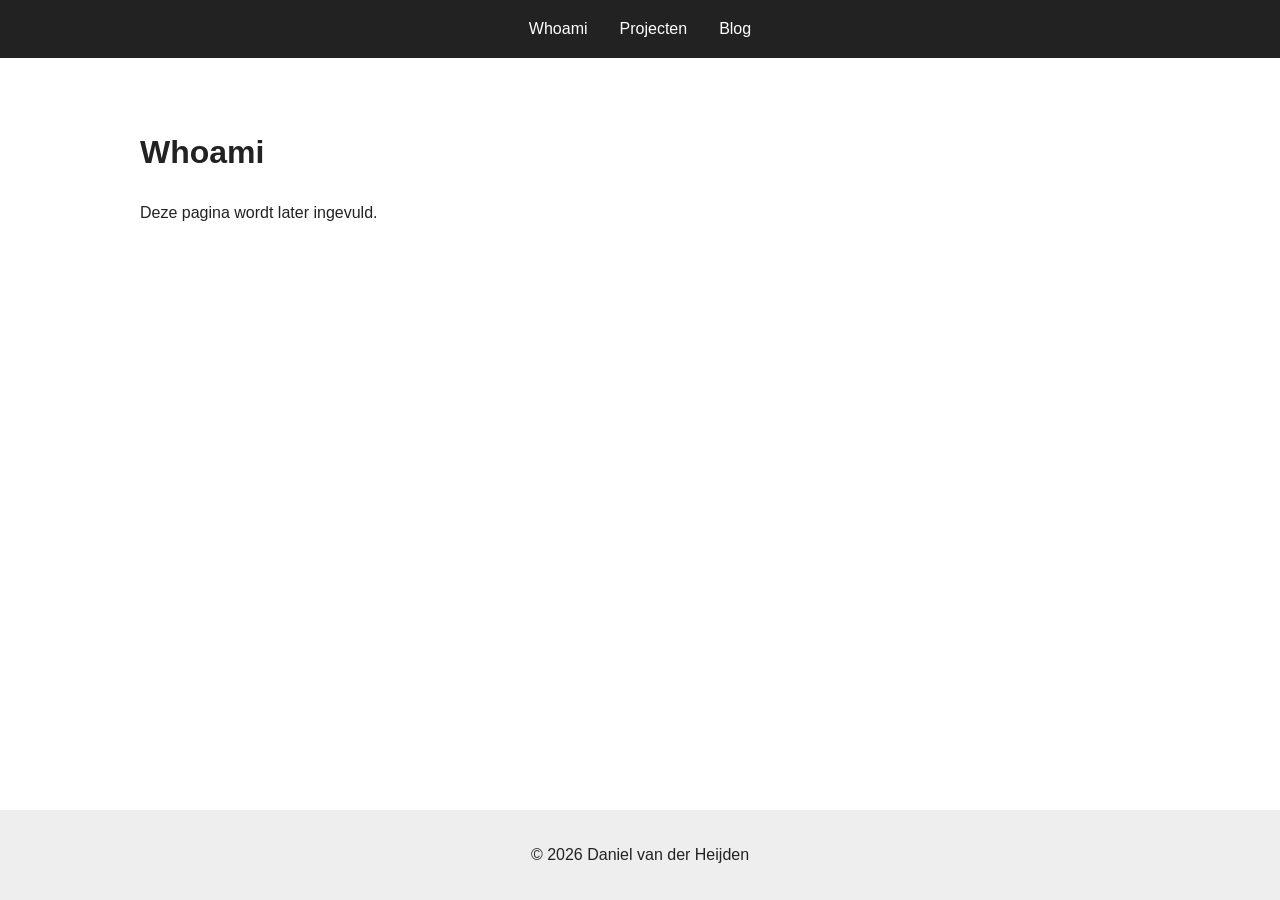
==== index.html @ 183369f2 "js toegevoegd" ====
<!DOCTYPE html>
<html lang="nl">
<head>
  <meta charset="UTF-8">
  <meta name="viewport" content="width=device-width, initial-scale=1.0">

  <title>Whoami | Daniel</title>

  <link rel="stylesheet" href="css/style.css">
  <script src="js/global.js" defer></script>
</head>

<body>
  <div id="header"></div>

  <main>
    <h1>Whoami</h1>
    <p>Deze pagina wordt later ingevuld.</p>
  </main>

  <div id="footer"></div>
</body>
</html>
---- css/style.css ----
* {
  box-sizing: border-box;
}

html,
body {
  min-height: 100%;
}

body {
  min-height: 100vh;
  margin: 0;

  display: flex;
  flex-direction: column;
}

main {
  flex: 1;
}

footer {
  width: 100%;
}

body {
  margin: 0;
  font-family: Arial, sans-serif;
  line-height: 1.6;
  color: #222;
}

header {
  background-color: #222;
  padding: 1rem;
}

nav {
  display: flex;
  justify-content: center;
  gap: 2rem;
}

nav a {
  color: white;
  text-decoration: none;
}

nav a:hover,
nav a:focus {
  text-decoration: underline;
}

main {
  width: min(90%, 1000px);
  min-height: 75vh;
  margin: 0 auto;
  padding: 3rem 0;
}

footer {
  padding: 1rem;
  text-align: center;
  background-color: #eee;
}

@media (max-width: 600px) {
  nav {
    flex-direction: column;
    align-items: center;
    gap: 0.5rem;
  }

  main {
    padding: 1.5rem 0;
  }
}
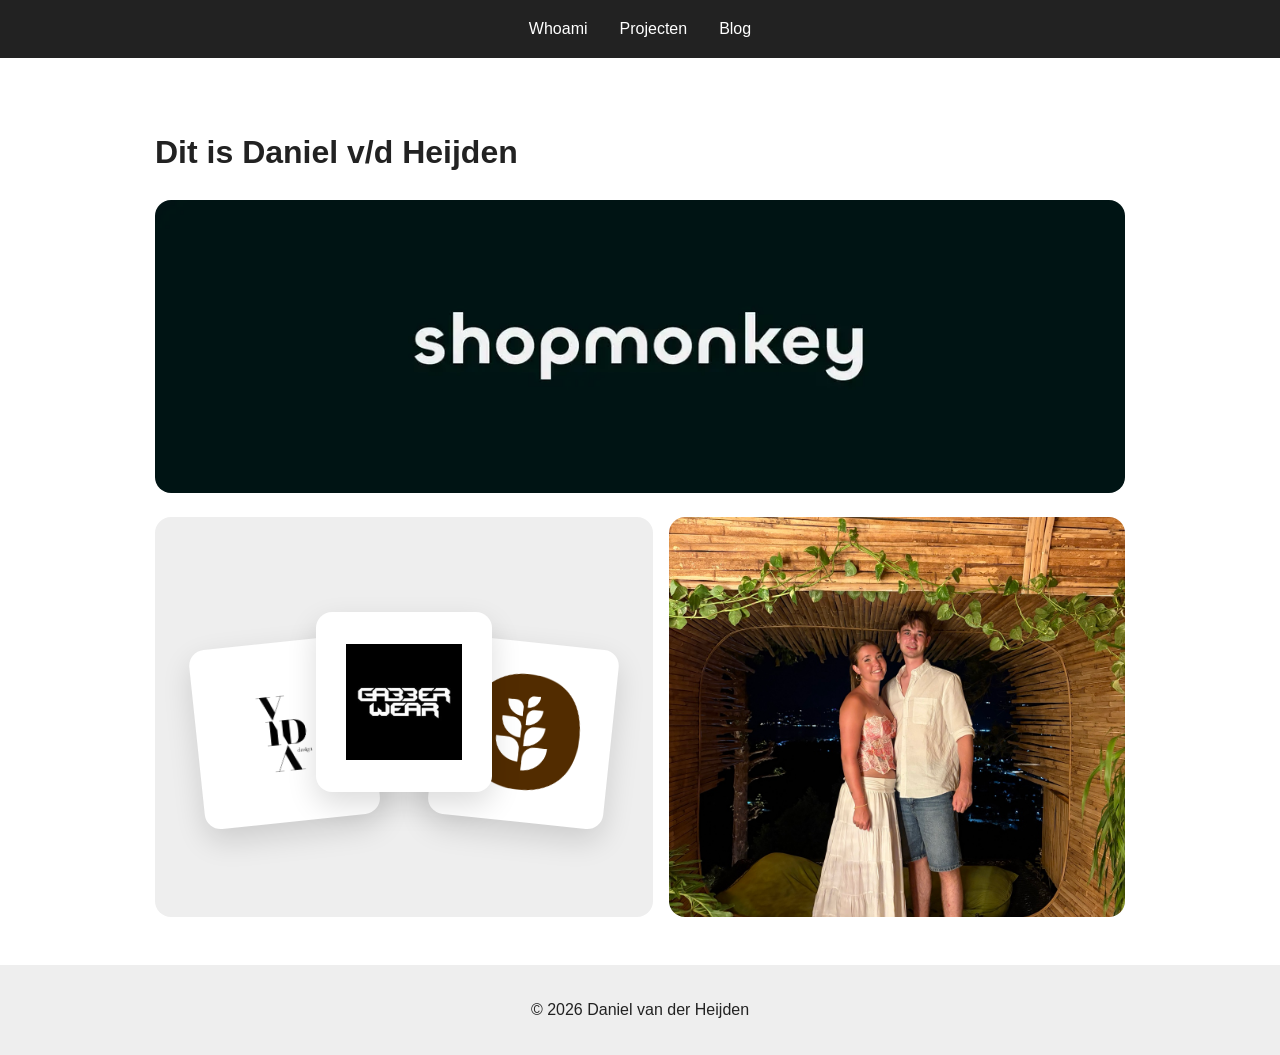
==== commit 9d74bdfa: "Add 404 error image, update index.html with new content structure, and enhance styles with responsiv" ====
--- a/index.html
+++ b/index.html
@@ -1,10 +1,11 @@
 <!DOCTYPE html>
 <html lang="nl">
+
 <head>
   <meta charset="UTF-8">
   <meta name="viewport" content="width=device-width, initial-scale=1.0">
 
-  <title>Whoami | Daniel</title>
+  <title>Whoami Daniel</title>
 
   <link rel="stylesheet" href="css/style.css">
   <script src="js/global.js" defer></script>
@@ -14,10 +15,37 @@
   <div id="header"></div>
 
   <main>
-    <h1>Whoami</h1>
-    <p>Deze pagina wordt later ingevuld.</p>
+    <div class="container">
+      <h1>Dit is Daniel v/d Heijden</h1>
+      <div class="foto-banner">
+        <img src="img/shopmonkey-banner.webp" alt="shopmonkey" class="main-banner">
+      </div>
+      
+      <div class="sub-banners">
+        
+        <div class="sub-banner">
+          
+          <div class="logo-card logo-card-1">
+            <img src="img/logo1.png" alt="Vida Design" class="sub-banner-image">
+          </div>
+
+          <div class="logo-card logo-card-2">
+            <img src="img/logo2.jpg" alt="Gabberwear" class="sub-banner-image">
+          </div>
+
+          <div class="logo-card logo-card-3">
+            <img src="img/logo3.png" alt="Webshop project" class="sub-banner-image">
+          </div>
+          
+        </div>
+        <div class="sub-banner sub-banner-2">
+          <img src="img/portret.jpeg" alt="over mij" class="sub-banner-image portret">
+        </div>
+      </div>
+    </div>
   </main>
 
   <div id="footer"></div>
 </body>
+
 </html>
--- a/css/style.css
+++ b/css/style.css
@@ -76,3 +76,111 @@
   }
 }
 
+.container{
+  margin-right: auto;
+  margin-left: auto;
+  padding-right: 15px;
+  padding-left: 15px;
+  max-width: 1200px;
+}
+
+.sub-banners {
+  display: flex;
+  justify-content: center;
+  gap: 1rem;
+  margin-top: 1rem;
+}
+
+.sub-banner {
+  display: flex;
+  justify-content: center;
+  align-items: center;
+  min-height: 330px;
+  padding: 60px 40px;
+  background-color: #eeeeee;
+  border-radius: 16px;
+  overflow: hidden;
+  width: 100%;
+  max-height: 400px;
+}
+
+.sub-banner-2{
+  padding: 0px;
+}
+
+.logo-card {
+  position: relative;
+  width: 280px;
+  height: 180px;
+  padding: 30px;
+  background-color: #ffffff;
+  border-radius: 16px;
+  box-shadow: 0 12px 30px rgba(0, 0, 0, 0.14);
+  transition:
+    transform 0.3s ease,
+    box-shadow 0.3s ease;
+}
+
+
+
+.logo-card + .logo-card {
+  margin-left: -55px;
+}
+
+.logo-card-1 {
+  z-index: 1;
+  transform: rotate(-6deg) translateY(15px);
+}
+
+.logo-card-2 {
+  z-index: 3;
+  transform: translateY(-15px);
+}
+
+.logo-card-3 {
+  z-index: 2;
+  transform: rotate(6deg) translateY(15px);
+}
+
+.sub-banner-image {
+  width: 100%;
+  height: 100%;
+  object-fit: contain;
+  display: block;
+}
+
+.logo-card:hover {
+  z-index: 10;
+  transform: translateY(-25px) rotate(0deg) scale(1.06);
+  box-shadow: 0 18px 40px rgba(0, 0, 0, 0.22);
+}
+
+/* Mobiel */
+@media (max-width: 700px) {
+  .sub-banner {
+    min-height: auto;
+    padding: 45px 20px;
+  }
+
+  .logo-card {
+    width: 180px;
+    height: 120px;
+    padding: 20px;
+  }
+
+  .logo-card + .logo-card {
+    margin-left: -85px;
+  }
+}
+
+.main-banner{
+  max-width: 100%;
+  border-radius: 16px;
+}
+
+.portret{
+  width: 100%;
+  height: 100%;
+  object-fit: cover;
+  display: block;
+}
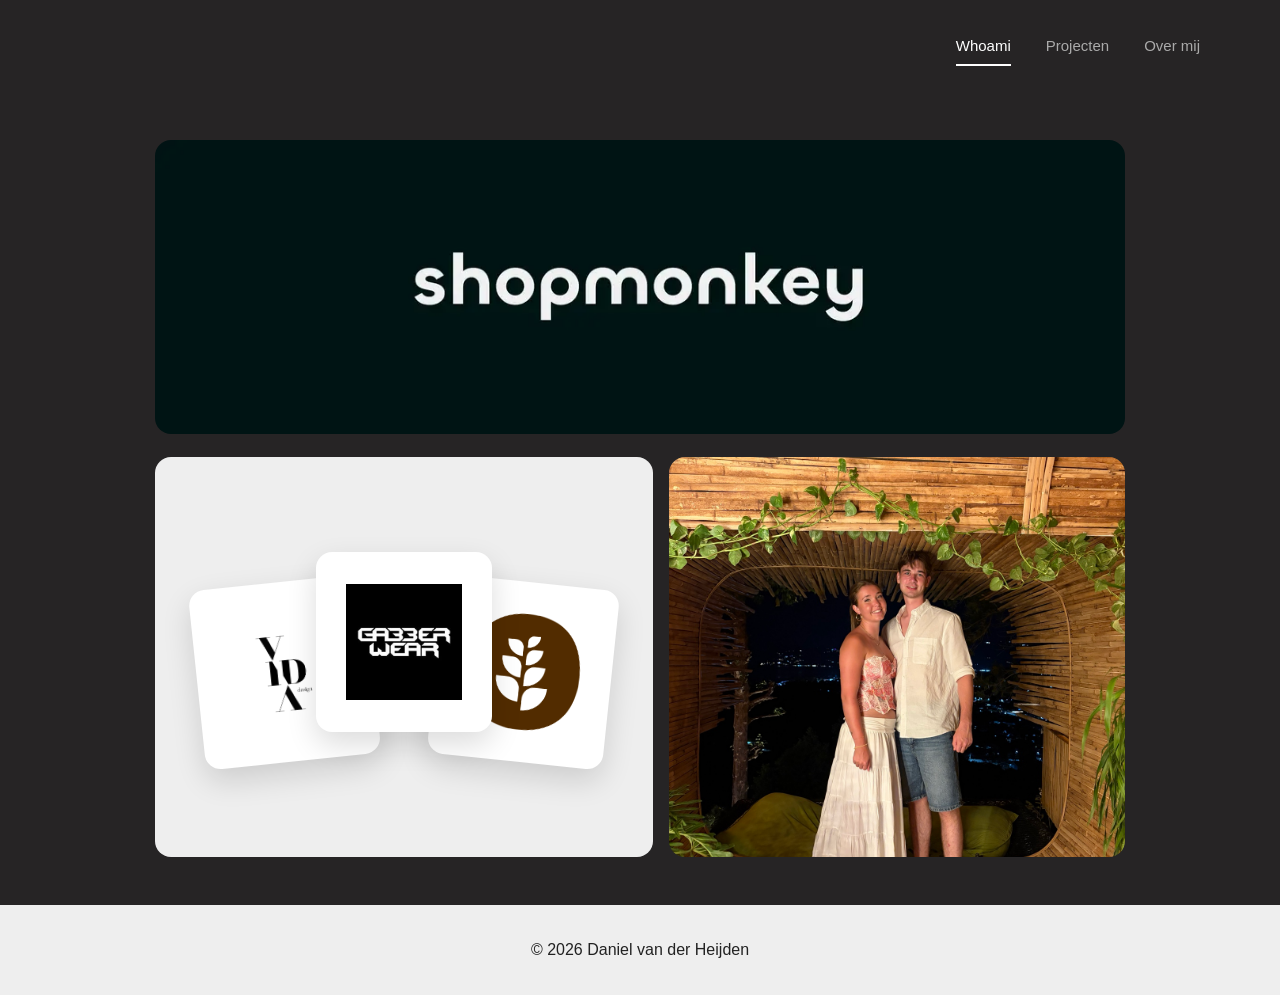
==== commit 049ee00d: "Refactor HTML titles for consistency, enhance header structure, and implement active navigation link" ====
--- a/index.html
+++ b/index.html
@@ -5,7 +5,7 @@
   <meta charset="UTF-8">
   <meta name="viewport" content="width=device-width, initial-scale=1.0">
 
-  <title>Whoami Daniel</title>
+  <title>Daniel</title>
 
   <link rel="stylesheet" href="css/style.css">
   <script src="js/global.js" defer></script>
@@ -16,7 +16,6 @@
 
   <main>
     <div class="container">
-      <h1>Dit is Daniel v/d Heijden</h1>
       <div class="foto-banner">
         <img src="img/shopmonkey-banner.webp" alt="shopmonkey" class="main-banner">
       </div>
--- a/css/style.css
+++ b/css/style.css
@@ -13,6 +13,7 @@
 
   display: flex;
   flex-direction: column;
+  background-color: #262425;
 }
 
 main {
@@ -66,13 +67,15 @@
 
 @media (max-width: 600px) {
   nav {
-    flex-direction: column;
     align-items: center;
     gap: 0.5rem;
   }
 
   main {
     padding: 1.5rem 0;
+  }
+  .sub-banners {
+    flex-direction: column;
   }
 }
 
@@ -158,8 +161,7 @@
 /* Mobiel */
 @media (max-width: 700px) {
   .sub-banner {
-    min-height: auto;
-    padding: 45px 20px;
+    max-height: 300px;
   }
 
   .logo-card {
@@ -183,4 +185,109 @@
   height: 100%;
   object-fit: cover;
   display: block;
+}
+
+.site-header {
+  position: sticky;
+  top: 0;
+  z-index: 1000;
+
+  width: 100%;
+
+  background: #262425;
+  backdrop-filter: blur(12px);
+}
+
+.header-inner {
+  display: flex;
+  align-items: center;
+  justify-content: end;
+  padding: 18px 40px;
+}
+
+/* Logo */
+.logo {
+  color: white;
+  text-decoration: none;
+
+  font-size: 24px;
+  font-weight: 700;
+  letter-spacing: -0.5px;
+}
+
+.logo span {
+  color: #999;
+}
+
+/* Navigatie */
+.main-nav {
+  display: flex;
+  align-items: center;
+  gap: 35px;
+}
+
+.main-nav a {
+  position: relative;
+
+  color: #aaa;
+  text-decoration: none;
+
+  font-size: 15px;
+  font-weight: 500;
+
+  transition:
+    color 0.25s ease,
+    transform 0.25s ease;
+}
+
+.main-nav a:hover {
+  color: white;
+}
+
+/* lijntje onder menu */
+.main-nav a::after {
+  content: "";
+
+  position: absolute;
+  left: 0;
+  bottom: -8px;
+
+  width: 0;
+  height: 2px;
+
+  background: white;
+
+  transition: width 0.25s ease;
+}
+
+.main-nav a:hover::after,
+.main-nav a.active::after {
+  width: 100%;
+}
+
+.main-nav a.active {
+  color: white;
+}
+
+/* mobiel */
+@media (max-width: 600px) {
+  .header-inner {
+    padding: 18px 20px;
+  }
+
+  .main-nav {
+    gap: 20px;
+  }
+
+  .main-nav a {
+    font-size: 14px;
+  }
+
+  .logo {
+    font-size: 20px;
+  }
+}
+
+.header-inner a:hover{
+  text-decoration: none;
 }
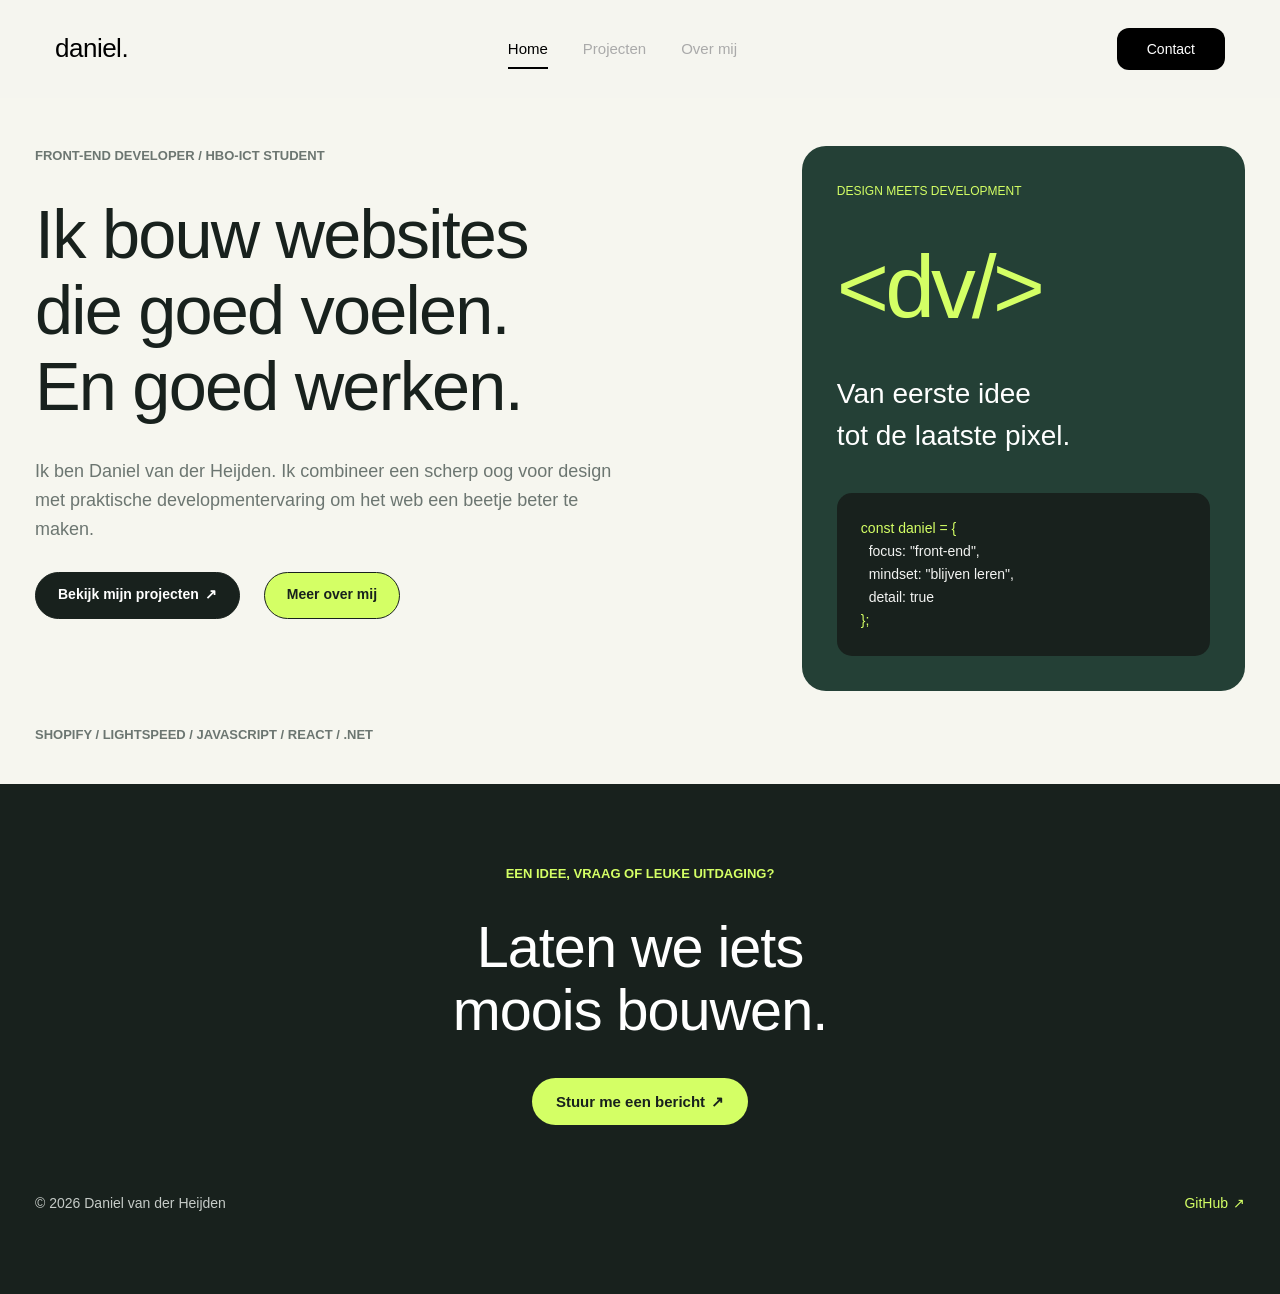
==== commit 5104812b: "Refactor footer and header structure, enhance styles for responsiveness, and update index.html with " ====
--- a/index.html
+++ b/index.html
@@ -1,50 +1,125 @@
-<!DOCTYPE html>
+<!doctype html>
 <html lang="nl">
+  <head>
+    <meta charset="UTF-8" />
+    <meta name="viewport" content="width=device-width, initial-scale=1.0" />
 
-<head>
-  <meta charset="UTF-8">
-  <meta name="viewport" content="width=device-width, initial-scale=1.0">
+    <title>Daniel</title>
 
-  <title>Daniel</title>
+    <link rel="stylesheet" href="css/style.css" />
+    <script src="js/global.js" defer></script>
+  </head>
 
-  <link rel="stylesheet" href="css/style.css">
-  <script src="js/global.js" defer></script>
-</head>
+  <body>
+    <div id="header"></div>
 
-<body>
-  <div id="header"></div>
+    <main>
+      
+        <section class="portfolio-hero">
+          </div>
+          <div class="portfolio-hero__inner">
+            <div class="portfolio-hero__content">
+              <p class="portfolio-hero__eyebrow">
+                Front-end developer / HBO-ICT student
+              </p>
 
-  <main>
-    <div class="container">
-      <div class="foto-banner">
-        <img src="img/shopmonkey-banner.webp" alt="shopmonkey" class="main-banner">
-      </div>
-      
-      <div class="sub-banners">
-        
-        <div class="sub-banner">
-          
-          <div class="logo-card logo-card-1">
-            <img src="img/logo1.png" alt="Vida Design" class="sub-banner-image">
+              <h1>
+                Ik bouw websites<br />
+                die goed voelen.<br />
+                En goed werken.
+              </h1>
+
+              <p class="portfolio-hero__intro">
+                Ik ben Daniel van der Heijden. Ik combineer een scherp oog voor
+                design met praktische developmentervaring om het web een beetje
+                beter te maken.
+              </p>
+
+              <div class="portfolio-hero__actions">
+                <a href="projecten.html" class="portfolio-hero__button">
+                  Bekijk mijn projecten <span aria-hidden="true">↗</span>
+                </a>
+
+                <a
+                  href="over-mij.html"
+                  class="portfolio-hero__button portfolio-hero__button--lime"
+                >
+                  Meer over mij
+                </a>
+              </div>
+            </div>
+
+            <aside class="developer-card" aria-label="Mijn aanpak">
+              <p class="developer-card__label">Design meets development</p>
+
+              <div class="developer-card__symbol" aria-hidden="true">
+                &lt;dv/&gt;
+              </div>
+
+              <p class="developer-card__heading">
+                Van eerste idee<br />
+                tot de laatste pixel.
+              </p>
+
+              <pre
+                class="developer-card__code"
+              ><code><span>const daniel = {</span>
+  focus: "front-end",
+  mindset: "blijven leren",
+  detail: true
+<span>};</span></code></pre>
+            </aside>
+
+            <p class="portfolio-hero__stack">
+              Shopify / Lightspeed / JavaScript / React / .NET
+            </p>
           </div>
+        </div>
+        </section>
 
-          <div class="logo-card logo-card-2">
-            <img src="img/logo2.jpg" alt="Gabberwear" class="sub-banner-image">
+        <!-- <div class="foto-banner">
+          <img
+            src="img/shopmonkey-banner.webp"
+            alt="shopmonkey"
+            class="main-banner"
+          />
+        </div>
+
+        <div class="sub-banners">
+          <div class="sub-banner">
+            <div class="logo-card logo-card-1">
+              <img
+                src="img/logo1.png"
+                alt="Vida Design"
+                class="sub-banner-image"
+              />
+            </div>
+            <div class="logo-card logo-card-2">
+              <img
+                src="img/logo2.jpg"
+                alt="Gabberwear"
+                class="sub-banner-image"
+              />
+            </div>
+            <div class="logo-card logo-card-3">
+              <img
+                src="img/logo3.png"
+                alt="Webshop project"
+                class="sub-banner-image"
+              />
+            </div>
           </div>
+          <div class="sub-banner sub-banner-2">
+            <img
+              src="img/portret.jpeg"
+              alt="over mij"
+              class="sub-banner-image portret"
+            />
+          </div>
+        </div>
+      </div>-->
+    </main>
 
-          <div class="logo-card logo-card-3">
-            <img src="img/logo3.png" alt="Webshop project" class="sub-banner-image">
-          </div>
-          
-        </div>
-        <div class="sub-banner sub-banner-2">
-          <img src="img/portret.jpeg" alt="over mij" class="sub-banner-image portret">
-        </div>
-      </div>
-    </div>
-  </main>
-
-  <div id="footer"></div>
-</body>
-
-</html>+    <div id="footer"></div>
+  </body>
+</html>
--- a/css/style.css
+++ b/css/style.css
@@ -13,7 +13,7 @@
 
   display: flex;
   flex-direction: column;
-  background-color: #262425;
+  background-color: #fff;
 }
 
 main {
@@ -33,7 +33,6 @@
 
 header {
   background-color: #222;
-  padding: 1rem;
 }
 
 nav {
@@ -53,10 +52,10 @@
 }
 
 main {
-  width: min(90%, 1000px);
+  width: 100%;
   min-height: 75vh;
   margin: 0 auto;
-  padding: 3rem 0;
+  
 }
 
 footer {
@@ -194,24 +193,24 @@
 
   width: 100%;
 
-  background: #262425;
+  background: #F5F5EF;
   backdrop-filter: blur(12px);
 }
 
 .header-inner {
   display: flex;
   align-items: center;
-  justify-content: end;
-  padding: 18px 40px;
+  justify-content: space-between;
+  padding: 28px 0px;
 }
 
 /* Logo */
 .logo {
-  color: white;
+  color: #000;
   text-decoration: none;
 
-  font-size: 24px;
-  font-weight: 700;
+  font-size: 26px;
+  font-weight: 500;
   letter-spacing: -0.5px;
 }
 
@@ -241,7 +240,7 @@
 }
 
 .main-nav a:hover {
-  color: white;
+  color: #000;
 }
 
 /* lijntje onder menu */
@@ -255,7 +254,7 @@
   width: 0;
   height: 2px;
 
-  background: white;
+  background: #000;
 
   transition: width 0.25s ease;
 }
@@ -266,7 +265,7 @@
 }
 
 .main-nav a.active {
-  color: white;
+  color: #000;
 }
 
 /* mobiel */
@@ -290,4 +289,603 @@
 
 .header-inner a:hover{
   text-decoration: none;
+}
+
+.contact-button{
+  background-color: #000;
+  border-radius: 12px;
+  color: #fff;
+  font-size: 14px;
+  font-weight: 500;
+  padding: 10px 30px;
+  text-decoration: none;
+}
+
+.portfolio-hero {
+  --hero-background: #f6f6ef;
+  --hero-text: #18211d;
+  --hero-muted: #6c7671;
+  --hero-green: #244036;
+  --hero-lime: #d4ff65;
+
+  background: var(--hero-background);
+  color: var(--hero-text);
+  padding: 48px 32px 38px;
+  font-family: Arial, Helvetica, sans-serif;
+}
+
+.portfolio-hero,
+.portfolio-hero * {
+  box-sizing: border-box;
+}
+
+.portfolio-hero__inner {
+  width: 100%;
+  max-width: 1210px;
+  margin: 0 auto;
+
+  display: grid;
+  grid-template-columns: minmax(0, 1.55fr) minmax(0, 1fr);
+  column-gap: 80px;
+  row-gap: 34px;
+  align-items: start;
+}
+
+.portfolio-hero__eyebrow,
+.portfolio-hero__stack {
+  margin: 0;
+  color: var(--hero-muted);
+  font-size: 13px;
+  font-weight: 600;
+  line-height: 1.6;
+  text-transform: uppercase;
+}
+
+.portfolio-hero__eyebrow {
+  margin-bottom: 30px;
+}
+
+.portfolio-hero h1 {
+  margin: 0;
+  font-size: clamp(40px, 5.35vw, 74px);
+  font-weight: 500;
+  line-height: 1.11;
+  letter-spacing: -1.8px;
+}
+
+.portfolio-hero__intro {
+  max-width: 580px;
+  margin: 32px 0 0;
+  color: var(--hero-muted);
+  font-size: 18px;
+  line-height: 1.6;
+}
+
+.portfolio-hero__actions {
+  display: flex;
+  flex-wrap: wrap;
+  gap: 16px 24px;
+  margin-top: 28px;
+}
+
+.portfolio-hero__button {
+  display: inline-flex;
+  align-items: center;
+  justify-content: center;
+  gap: 6px;
+
+  min-height: 47px;
+  padding: 12px 22px;
+  border: 1px solid var(--hero-text);
+  border-radius: 999px;
+
+  background: var(--hero-text);
+  color: #fff;
+  font-size: 14px;
+  font-weight: 600;
+  line-height: 1.4;
+  text-align: center;
+  text-decoration: none;
+
+  transition: transform 180ms ease, box-shadow 180ms ease;
+}
+
+.portfolio-hero__button--lime {
+  background: var(--hero-lime);
+  color: var(--hero-text);
+}
+
+.portfolio-hero__button:hover {
+  transform: translateY(-3px);
+  box-shadow: 0 6px 16px rgb(24 33 29 / 12%);
+}
+
+.portfolio-hero__button:focus-visible {
+  outline: 3px solid var(--hero-green);
+  outline-offset: 4px;
+}
+
+/* Rechter blok */
+.developer-card {
+  min-width: 0;
+  padding: 36px 35px 35px;
+  border-radius: 24px;
+  background: var(--hero-green);
+  color: #fff;
+}
+
+.developer-card__label {
+  margin: 0;
+  color: var(--hero-lime);
+  font-size: 12px;
+  font-weight: 500;
+  line-height: 1.5;
+  text-transform: uppercase;
+}
+
+.developer-card__symbol {
+  margin: 38px 0 36px;
+  color: var(--hero-lime);
+  font-size: clamp(64px, 7vw, 96px);
+  font-weight: 500;
+  line-height: 1.1;
+  letter-spacing: -4px;
+}
+
+.developer-card__heading {
+  margin: 0 0 36px;
+  font-size: 28px;
+  font-weight: 500;
+  line-height: 1.5;
+}
+
+.developer-card__code {
+  margin: 0;
+  padding: 24px;
+  overflow-x: auto;
+  border-radius: 15px;
+  background: var(--hero-text);
+  color: #f2f3f1;
+  font-family: inherit;
+  font-size: 14px;
+  line-height: 1.65;
+}
+
+.developer-card__code code {
+  font-family: inherit;
+}
+
+.developer-card__code span {
+  color: var(--hero-lime);
+}
+
+.portfolio-hero__stack {
+  grid-column: 1 / -1;
+}
+
+/* Tablet */
+@media (max-width: 1050px) {
+  .portfolio-hero__inner {
+    column-gap: 36px;
+  }
+
+  .portfolio-hero h1 {
+    font-size: clamp(36px, 5.2vw, 56px);
+  }
+
+  .developer-card {
+    padding: 28px;
+  }
+
+  .developer-card__heading {
+    font-size: 24px;
+  }
+}
+
+/* Mobiel */
+@media (max-width: 760px) {
+  .portfolio-hero {
+    padding: 36px 20px;
+  }
+
+  .portfolio-hero__inner {
+    grid-template-columns: minmax(0, 1fr);
+    gap: 36px;
+  }
+
+  .portfolio-hero__eyebrow {
+    margin-bottom: 24px;
+    font-size: 11px;
+  }
+
+  .portfolio-hero h1 {
+    font-size: clamp(32px, 7.8vw, 56px);
+    letter-spacing: -1px;
+    line-height: 1.15;
+  }
+
+  .portfolio-hero__intro {
+    margin-top: 24px;
+    font-size: 16px;
+  }
+
+  .portfolio-hero__actions {
+    gap: 12px;
+  }
+
+  .portfolio-hero__button {
+    padding: 12px 18px;
+  }
+
+  .developer-card__symbol {
+    font-size: 80px;
+  }
+
+  .portfolio-hero__stack {
+    font-size: 11px;
+  }
+}
+
+@media (prefers-reduced-motion: reduce) {
+  .portfolio-hero__button {
+    transition: none;
+  }
+}
+
+.portfolio-hero {
+  --hero-background: #f6f6ef;
+  --hero-text: #18211d;
+  --hero-muted: #6c7671;
+  --hero-green: #244036;
+  --hero-lime: #d4ff65;
+
+  background: var(--hero-background);
+  color: var(--hero-text);
+  padding: 48px 32px 38px;
+  font-family: Arial, Helvetica, sans-serif;
+}
+
+.portfolio-hero,
+.portfolio-hero * {
+  box-sizing: border-box;
+}
+
+.portfolio-hero__inner {
+  width: 100%;
+  max-width: 1210px;
+  margin: 0 auto;
+
+  display: grid;
+  grid-template-columns: minmax(0, 1.55fr) minmax(0, 1fr);
+  column-gap: 80px;
+  row-gap: 34px;
+  align-items: start;
+}
+
+.portfolio-hero__eyebrow,
+.portfolio-hero__stack {
+  margin: 0;
+  color: var(--hero-muted);
+  font-size: 13px;
+  font-weight: 600;
+  line-height: 1.6;
+  text-transform: uppercase;
+}
+
+.portfolio-hero__eyebrow {
+  margin-bottom: 30px;
+}
+
+.portfolio-hero h1 {
+  margin: 0;
+  font-size: clamp(40px, 5.35vw, 74px);
+  font-weight: 500;
+  line-height: 1.11;
+  letter-spacing: -1.8px;
+}
+
+.portfolio-hero__intro {
+  max-width: 580px;
+  margin: 32px 0 0;
+  color: var(--hero-muted);
+  font-size: 18px;
+  line-height: 1.6;
+}
+
+.portfolio-hero__actions {
+  display: flex;
+  flex-wrap: wrap;
+  gap: 16px 24px;
+  margin-top: 28px;
+}
+
+.portfolio-hero__button {
+  display: inline-flex;
+  align-items: center;
+  justify-content: center;
+  gap: 6px;
+
+  min-height: 47px;
+  padding: 12px 22px;
+  border: 1px solid var(--hero-text);
+  border-radius: 999px;
+
+  background: var(--hero-text);
+  color: #fff;
+  font-size: 14px;
+  font-weight: 600;
+  line-height: 1.4;
+  text-align: center;
+  text-decoration: none;
+
+  transition: transform 180ms ease, box-shadow 180ms ease;
+}
+
+.portfolio-hero__button--lime {
+  background: var(--hero-lime);
+  color: var(--hero-text);
+}
+
+.portfolio-hero__button:hover {
+  transform: translateY(-3px);
+  box-shadow: 0 6px 16px rgb(24 33 29 / 12%);
+}
+
+.portfolio-hero__button:focus-visible {
+  outline: 3px solid var(--hero-green);
+  outline-offset: 4px;
+}
+
+/* Rechter blok */
+.developer-card {
+  min-width: 0;
+  padding: 36px 35px 35px;
+  border-radius: 24px;
+  background: var(--hero-green);
+  color: #fff;
+}
+
+.developer-card__label {
+  margin: 0;
+  color: var(--hero-lime);
+  font-size: 12px;
+  font-weight: 500;
+  line-height: 1.5;
+  text-transform: uppercase;
+}
+
+.developer-card__symbol {
+  margin: 38px 0 36px;
+  color: var(--hero-lime);
+  font-size: clamp(64px, 7vw, 96px);
+  font-weight: 500;
+  line-height: 1.1;
+  letter-spacing: -4px;
+}
+
+.developer-card__heading {
+  margin: 0 0 36px;
+  font-size: 28px;
+  font-weight: 500;
+  line-height: 1.5;
+}
+
+.developer-card__code {
+  margin: 0;
+  padding: 24px;
+  overflow-x: auto;
+  border-radius: 15px;
+  background: var(--hero-text);
+  color: #f2f3f1;
+  font-family: inherit;
+  font-size: 14px;
+  line-height: 1.65;
+}
+
+.developer-card__code code {
+  font-family: inherit;
+}
+
+.developer-card__code span {
+  color: var(--hero-lime);
+}
+
+.portfolio-hero__stack {
+  grid-column: 1 / -1;
+}
+
+/* Tablet */
+@media (max-width: 1050px) {
+  .portfolio-hero__inner {
+    column-gap: 36px;
+  }
+
+  .portfolio-hero h1 {
+    font-size: clamp(36px, 5.2vw, 56px);
+  }
+
+  .developer-card {
+    padding: 28px;
+  }
+
+  .developer-card__heading {
+    font-size: 24px;
+  }
+}
+
+/* Mobiel */
+@media (max-width: 760px) {
+  .portfolio-hero {
+    padding: 36px 20px;
+  }
+
+  .portfolio-hero__inner {
+    grid-template-columns: minmax(0, 1fr);
+    gap: 36px;
+  }
+
+  .portfolio-hero__eyebrow {
+    margin-bottom: 24px;
+    font-size: 11px;
+  }
+
+  .portfolio-hero h1 {
+    font-size: clamp(32px, 7.8vw, 56px);
+    letter-spacing: -1px;
+    line-height: 1.15;
+  }
+
+  .portfolio-hero__intro {
+    margin-top: 24px;
+    font-size: 16px;
+  }
+
+  .portfolio-hero__actions {
+    gap: 12px;
+  }
+
+  .portfolio-hero__button {
+    padding: 12px 18px;
+  }
+
+  .developer-card__symbol {
+    font-size: 80px;
+  }
+
+  .portfolio-hero__stack {
+    font-size: 11px;
+  }
+}
+
+@media (prefers-reduced-motion: reduce) {
+  .portfolio-hero__button {
+    transition: none;
+  }
+}
+
+.portfolio-footer {
+  background: #18211d;
+  color: #fff;
+  padding: 80px 32px;
+  font-family: Arial, Helvetica, sans-serif;
+}
+
+.portfolio-footer,
+.portfolio-footer * {
+  box-sizing: border-box;
+}
+
+.portfolio-footer__inner {
+  width: 100%;
+  max-width: 1210px;
+  margin: 0 auto;
+}
+
+.portfolio-footer__eyebrow {
+  margin: 0 0 32px;
+  color: #d4ff65;
+  font-size: 13px;
+  font-weight: 600;
+  line-height: 1.5;
+  text-transform: uppercase;
+}
+
+.portfolio-footer h2 {
+  margin: 0;
+  font-size: clamp(40px, 4.5vw, 64px);
+  font-weight: 500;
+  line-height: 1.1;
+  letter-spacing: -1px;
+}
+
+.portfolio-footer__button {
+  display: inline-flex;
+  align-items: center;
+  justify-content: center;
+  gap: 6px;
+
+  margin-top: 36px;
+  padding: 13px 24px;
+  min-height: 46px;
+  border-radius: 999px;
+
+  background: #d4ff65;
+  color: #18211d;
+  font-size: 15px;
+  font-weight: 600;
+  line-height: 1.4;
+  text-decoration: none;
+
+  transition: background-color 180ms ease, transform 180ms ease;
+}
+
+.portfolio-footer__button:hover {
+  background: #e1ff94;
+  transform: translateY(-2px);
+}
+
+.portfolio-footer__bottom {
+  display: flex;
+  align-items: center;
+  justify-content: space-between;
+  gap: 24px;
+  margin-top: 68px;
+
+  font-size: 14px;
+  line-height: 1.5;
+}
+
+.portfolio-footer__bottom p {
+  margin: 0;
+  color: #c5cbc7;
+}
+
+.portfolio-footer__bottom a {
+  display: inline-flex;
+  align-items: center;
+  gap: 5px;
+  color: #d4ff65;
+  text-decoration: none;
+}
+
+.portfolio-footer__bottom a:hover {
+  text-decoration: underline;
+  text-underline-offset: 4px;
+}
+
+.portfolio-footer a:focus-visible {
+  outline: 2px solid #d4ff65;
+  outline-offset: 5px;
+}
+
+@media (max-width: 760px) {
+  .portfolio-footer {
+    padding: 48px 20px 32px;
+  }
+
+  .portfolio-footer__eyebrow {
+    margin-bottom: 24px;
+    font-size: 11px;
+  }
+
+  .portfolio-footer h2 {
+    font-size: clamp(36px, 8vw, 52px);
+  }
+
+  .portfolio-footer__button {
+    margin-top: 28px;
+  }
+
+  .portfolio-footer__bottom {
+    flex-wrap: wrap;
+    margin-top: 48px;
+    gap: 16px;
+    font-size: 12px;
+  }
+}
+
+@media (prefers-reduced-motion: reduce) {
+  .portfolio-footer__button {
+    transition: none;
+  }
 }
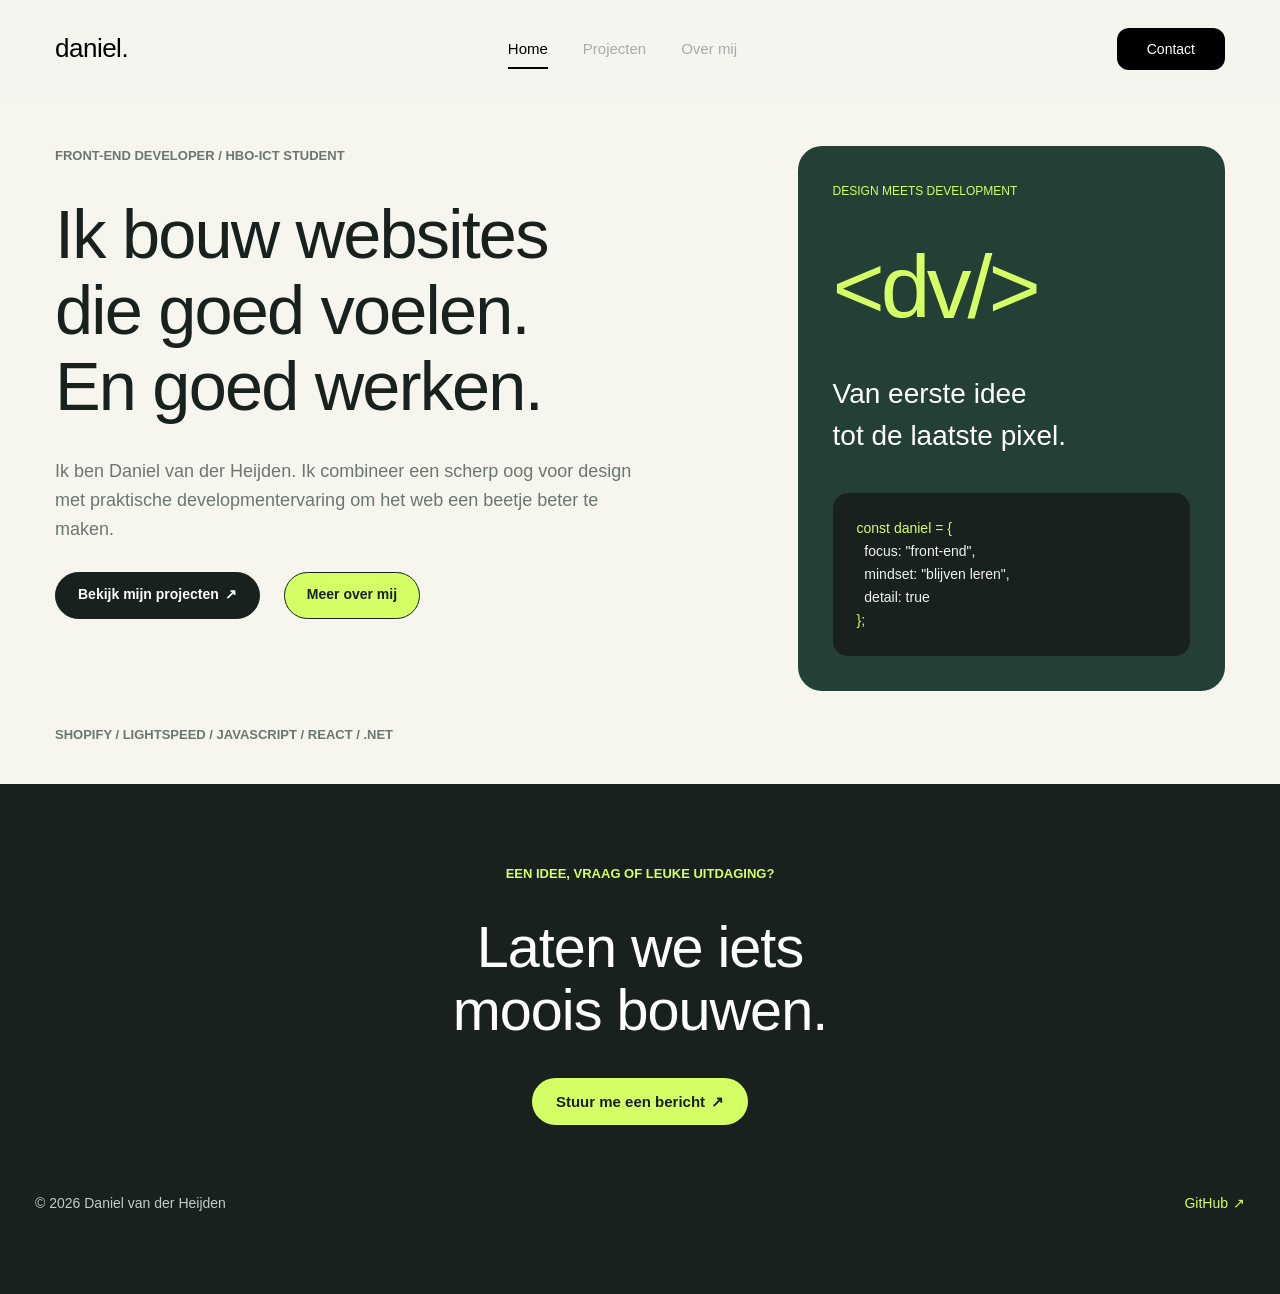
==== commit b060f5e1: "Enhance blog and projects pages with structured content, improve styles for responsiveness, and upda" ====
--- a/index.html
+++ b/index.html
@@ -17,7 +17,7 @@
       
         <section class="portfolio-hero">
           </div>
-          <div class="portfolio-hero__inner">
+          <div class="portfolio-hero__inner container">
             <div class="portfolio-hero__content">
               <p class="portfolio-hero__eyebrow">
                 Front-end developer / HBO-ICT student
@@ -76,48 +76,6 @@
           </div>
         </div>
         </section>
-
-        <!-- <div class="foto-banner">
-          <img
-            src="img/shopmonkey-banner.webp"
-            alt="shopmonkey"
-            class="main-banner"
-          />
-        </div>
-
-        <div class="sub-banners">
-          <div class="sub-banner">
-            <div class="logo-card logo-card-1">
-              <img
-                src="img/logo1.png"
-                alt="Vida Design"
-                class="sub-banner-image"
-              />
-            </div>
-            <div class="logo-card logo-card-2">
-              <img
-                src="img/logo2.jpg"
-                alt="Gabberwear"
-                class="sub-banner-image"
-              />
-            </div>
-            <div class="logo-card logo-card-3">
-              <img
-                src="img/logo3.png"
-                alt="Webshop project"
-                class="sub-banner-image"
-              />
-            </div>
-          </div>
-          <div class="sub-banner sub-banner-2">
-            <img
-              src="img/portret.jpeg"
-              alt="over mij"
-              class="sub-banner-image portret"
-            />
-          </div>
-        </div>
-      </div>-->
     </main>
 
     <div id="footer"></div>
--- a/css/style.css
+++ b/css/style.css
@@ -31,9 +31,7 @@
   color: #222;
 }
 
-header {
-  background-color: #222;
-}
+
 
 nav {
   display: flex;
@@ -70,9 +68,7 @@
     gap: 0.5rem;
   }
 
-  main {
-    padding: 1.5rem 0;
-  }
+  
   .sub-banners {
     flex-direction: column;
   }
@@ -319,17 +315,7 @@
   box-sizing: border-box;
 }
 
-.portfolio-hero__inner {
-  width: 100%;
-  max-width: 1210px;
-  margin: 0 auto;
-
-  display: grid;
-  grid-template-columns: minmax(0, 1.55fr) minmax(0, 1fr);
-  column-gap: 80px;
-  row-gap: 34px;
-  align-items: start;
-}
+
 
 .portfolio-hero__eyebrow,
 .portfolio-hero__stack {
@@ -552,7 +538,7 @@
 
 .portfolio-hero__inner {
   width: 100%;
-  max-width: 1210px;
+  
   margin: 0 auto;
 
   display: grid;
@@ -888,4 +874,607 @@
   .portfolio-footer__button {
     transition: none;
   }
+}
+
+.portfolio-background {
+  padding: 64px 32px;
+  background: #fff;
+  color: #18211d;
+  font-family: Arial, Helvetica, sans-serif;
+}
+
+.portfolio-background,
+.portfolio-background * {
+  box-sizing: border-box;
+}
+
+.portfolio-background__inner {
+  width: 100%;
+  max-width: 1210px;
+  margin: 0 auto;
+}
+
+.portfolio-background__eyebrow {
+  margin: 0 0 40px;
+  color: #6c7671;
+  font-size: 13px;
+  font-weight: 600;
+  line-height: 1.5;
+  text-transform: uppercase;
+}
+
+.portfolio-background__grid {
+  display: grid;
+  grid-template-columns: minmax(0, 1.15fr) minmax(0, 1fr);
+  gap: 72px;
+  align-items: start;
+}
+
+.portfolio-background__content > h2 {
+  margin: 0 0 36px;
+  font-size: clamp(32px, 3.2vw, 44px);
+  font-weight: 500;
+  line-height: 1.15;
+  letter-spacing: -0.8px;
+}
+
+.portfolio-background__experience {
+  display: grid;
+  gap: 32px;
+}
+
+.portfolio-background .experience-item__label {
+  margin: 0 0 14px;
+  color: #6c7671;
+  font-size: 13px;
+  font-weight: 600;
+  line-height: 1.5;
+}
+
+.portfolio-background .experience-item h3 {
+  margin: 0 0 12px;
+  font-size: 25px;
+  font-weight: 600;
+  line-height: 1.25;
+  letter-spacing: -0.4px;
+}
+
+.portfolio-background .experience-item__description {
+  margin: 0;
+  color: #6c7671;
+  font-size: 17px;
+  line-height: 1.55;
+}
+
+/* Gereedschapskist */
+.portfolio-toolkit {
+  min-width: 0;
+  padding: 38px 34px;
+  border-radius: 22px;
+  background: #f6f6ef;
+}
+
+.portfolio-toolkit > h2 {
+  margin: 0 0 34px;
+  font-size: clamp(26px, 2.2vw, 32px);
+  font-weight: 500;
+  line-height: 1.2;
+  letter-spacing: -0.5px;
+}
+
+.portfolio-toolkit__group + .portfolio-toolkit__group {
+  margin-top: 30px;
+}
+
+.portfolio-toolkit__group h3 {
+  margin: 0 0 12px;
+  font-size: 19px;
+  font-weight: 600;
+  line-height: 1.3;
+}
+
+.portfolio-toolkit__group p {
+  margin: 0;
+  color: #6c7671;
+  font-size: 18px;
+  line-height: 1.5;
+}
+
+/* Tablet */
+@media (max-width: 1050px) {
+  .portfolio-background__grid {
+    gap: 36px;
+  }
+
+  .portfolio-toolkit {
+    padding: 30px 26px;
+  }
+}
+
+/* Mobiel */
+@media (max-width: 760px) {
+  .portfolio-background {
+    padding: 40px 20px;
+  }
+
+  .portfolio-background__eyebrow {
+    margin-bottom: 28px;
+    font-size: 11px;
+  }
+
+  .portfolio-background__grid {
+    grid-template-columns: minmax(0, 1fr);
+    gap: 36px;
+  }
+
+  .portfolio-background__content > h2 {
+    margin-bottom: 30px;
+    font-size: clamp(30px, 7vw, 40px);
+  }
+
+  .portfolio-background .experience-item h3 {
+    font-size: 23px;
+  }
+
+  .portfolio-background .experience-item__description {
+    font-size: 16px;
+  }
+
+  .portfolio-toolkit {
+    padding: 30px 24px;
+  }
+
+  .portfolio-toolkit > h2 {
+    font-size: 27px;
+    margin-bottom: 28px;
+  }
+
+  .portfolio-toolkit__group p {
+    font-size: 16px;
+  }
+}
+
+.portfolio-about {
+  padding: 32px 32px 48px;
+  background: #f6f6ef;
+  color: #18211d;
+  font-family: Arial, Helvetica, sans-serif;
+}
+
+.portfolio-about,
+.portfolio-about * {
+  box-sizing: border-box;
+}
+
+.portfolio-about__inner {
+  width: 100%;
+  
+  margin: 0 auto;
+}
+
+.portfolio-about__eyebrow {
+  margin: 0 0 32px;
+  color: #6c7671;
+  font-size: 13px;
+  font-weight: 600;
+  line-height: 1.5;
+  text-transform: uppercase;
+}
+
+.portfolio-about__grid {
+  display: grid;
+  grid-template-columns: minmax(0, 1.55fr) minmax(0, 1fr);
+  gap: 80px;
+  align-items: start;
+}
+
+.portfolio-about__content h1 {
+  margin: 0 0 36px;
+  font-size: clamp(40px, 4.8vw, 66px);
+  font-weight: 500;
+  line-height: 1.12;
+  letter-spacing: -1.5px;
+}
+
+.portfolio-about__content h2 {
+  margin: 0 0 30px;
+  font-size: 26px;
+  font-weight: 600;
+  line-height: 1.3;
+  letter-spacing: -0.4px;
+}
+
+.portfolio-about__content > p {
+  margin: 0;
+  color: #6c7671;
+  font-size: 19px;
+  line-height: 1.5;
+}
+
+.portfolio-about__content > p + p {
+  margin-top: 28px;
+}
+
+/* Groene profielkaart */
+.about-profile {
+  min-width: 0;
+  padding: 36px 34px;
+  border-radius: 24px;
+  background: #d4ff65;
+}
+
+.about-profile__label {
+  margin: 0;
+  font-size: 12px;
+  font-weight: 600;
+  line-height: 1.5;
+  text-transform: uppercase;
+}
+
+.about-profile__initials {
+  margin: 32px 0 34px;
+  font-size: clamp(64px, 6.5vw, 84px);
+  font-weight: 500;
+  line-height: 1;
+  letter-spacing: -3px;
+}
+
+.about-profile h2 {
+  margin: 0;
+  font-size: clamp(28px, 2.5vw, 34px);
+  font-weight: 500;
+  line-height: 1.5;
+  letter-spacing: -0.5px;
+}
+
+.about-profile__roles {
+  margin: 30px 0 0;
+  font-size: 16px;
+  line-height: 1.5;
+}
+
+.about-profile__description {
+  margin: 28px 0 0;
+  font-size: 17px;
+  line-height: 1.5;
+}
+
+/* Tablet */
+@media (max-width: 1050px) {
+  .portfolio-about__grid {
+    gap: 36px;
+  }
+
+  .portfolio-about__content h1 {
+    font-size: clamp(38px, 4.8vw, 54px);
+  }
+
+  .about-profile {
+    padding: 30px 26px;
+  }
+
+  .about-profile h2 {
+    font-size: 28px;
+  }
+}
+
+/* Mobiel */
+@media (max-width: 760px) {
+  .portfolio-about {
+    padding: 32px 20px 40px;
+  }
+
+  .portfolio-about__eyebrow {
+    margin-bottom: 28px;
+    font-size: 11px;
+  }
+
+  .portfolio-about__grid {
+    grid-template-columns: minmax(0, 1fr);
+    gap: 36px;
+  }
+
+  .portfolio-about__content h1 {
+    margin-bottom: 28px;
+    font-size: clamp(34px, 7.8vw, 56px);
+    letter-spacing: -1px;
+  }
+
+  .portfolio-about__content h2 {
+    margin-bottom: 20px;
+    font-size: 24px;
+  }
+
+  .portfolio-about__content > p {
+    font-size: 16px;
+    line-height: 1.6;
+  }
+
+  .portfolio-about__content > p + p {
+    margin-top: 22px;
+  }
+
+  .about-profile {
+    padding: 30px 26px;
+  }
+
+  .about-profile__initials {
+    font-size: 76px;
+  }
+
+  .about-profile h2 {
+    font-size: 32px;
+  }
+}
+
+.portfolio-projects {
+  padding: 56px 32px 32px;
+  background: #f6f6ef;
+  color: #18211d;
+  font-family: Arial, Helvetica, sans-serif;
+}
+
+.portfolio-projects,
+.portfolio-projects * {
+  box-sizing: border-box;
+}
+
+.portfolio-projects__inner {
+  width: 100%;
+  max-width: 1210px;
+  margin: 0 auto;
+}
+
+.portfolio-projects__eyebrow,
+.portfolio-projects__selection,
+.portfolio-project__meta {
+  color: #6c7671;
+  font-size: 12px;
+  font-weight: 600;
+  line-height: 1.5;
+  text-transform: uppercase;
+}
+
+.portfolio-projects__eyebrow {
+  margin: 0 0 32px;
+}
+
+.portfolio-projects__header h1 {
+  margin: 0;
+  font-size: clamp(38px, 5vw, 68px);
+  font-weight: 500;
+  line-height: 1.12;
+  letter-spacing: -1.5px;
+}
+
+.portfolio-projects__intro {
+  margin: 32px 0 0;
+  color: #6c7671;
+  font-size: 18px;
+  line-height: 1.55;
+}
+
+.portfolio-projects__selection {
+  display: flex;
+  flex-wrap: wrap;
+  gap: 8px 16px;
+  margin: 30px 0 0;
+}
+
+/* Projecten */
+.portfolio-projects__list {
+  display: grid;
+  gap: 58px;
+  margin-top: 72px;
+}
+
+.portfolio-project {
+  display: grid;
+  grid-template-columns: minmax(0, 1.08fr) minmax(0, 1fr);
+  align-items: center;
+  gap: 58px;
+}
+
+/* Gekleurde projectvlakken */
+.project-visual {
+  display: flex;
+  flex-direction: column;
+  justify-content: space-between;
+  align-items: flex-start;
+
+  min-width: 0;
+  min-height: 360px;
+  aspect-ratio: 1.56;
+  padding: 30px;
+  border-radius: 18px;
+}
+
+.project-visual__label {
+  font-size: 10px;
+  font-weight: 600;
+  line-height: 1.5;
+  text-transform: uppercase;
+}
+
+.project-visual__brand {
+  margin: 28px 0;
+  font-size: clamp(44px, 4.6vw, 62px);
+  font-weight: 500;
+  line-height: 1.05;
+  letter-spacing: -1.5px;
+}
+
+.project-visual--vida {
+  background: #e5dfd2;
+  color: #18211d;
+}
+
+.project-visual--gabberwear {
+  background: #18211d;
+  color: #fff;
+}
+
+.project-visual--gabberwear .project-visual__brand {
+  font-family: "Arial Narrow", Arial, sans-serif;
+  font-weight: 600;
+  letter-spacing: -2px;
+}
+
+.project-visual__brand sup {
+  position: relative;
+  top: -0.1em;
+  font-size: 0.45em;
+  vertical-align: super;
+}
+
+.project-visual--portfolio {
+  background: #244036;
+  color: #fff;
+}
+
+.project-visual--portfolio .project-visual__brand {
+  font-size: clamp(32px, 3.2vw, 44px);
+  letter-spacing: -0.8px;
+}
+
+.project-visual--gabberwear .project-visual__label,
+.project-visual--portfolio .project-visual__label {
+  color: #d4ff65;
+}
+
+/* Tekst naast de vlakken */
+.portfolio-project__content {
+  min-width: 0;
+  padding: 16px 0;
+}
+
+.portfolio-project__meta {
+  margin: 0 0 24px;
+  font-size: 11px;
+}
+
+.portfolio-project__content h2 {
+  margin: 0 0 22px;
+  font-size: clamp(30px, 3.3vw, 44px);
+  font-weight: 500;
+  line-height: 1.15;
+  letter-spacing: -0.7px;
+}
+
+.portfolio-project__description {
+  margin: 0;
+  color: #6c7671;
+  font-size: 18px;
+  line-height: 1.55;
+}
+
+.portfolio-project__content h3 {
+  margin: 26px 0 18px;
+  font-size: 11px;
+  font-weight: 600;
+  line-height: 1.5;
+  text-transform: uppercase;
+}
+
+.portfolio-project__focus {
+  margin: 0;
+  color: #6c7671;
+  font-size: 15px;
+  line-height: 1.6;
+}
+
+.portfolio-project__credit {
+  margin: 24px 0 0;
+  color: #6c7671;
+  font-size: 12px;
+  line-height: 1.5;
+}
+
+/* Tablet */
+@media (max-width: 1050px) {
+  .portfolio-project {
+    gap: 36px;
+  }
+
+  .project-visual {
+    min-height: 320px;
+    padding: 26px;
+  }
+
+  .portfolio-project__description {
+    font-size: 16px;
+  }
+}
+
+/* Mobiel */
+@media (max-width: 760px) {
+  .portfolio-projects {
+    padding: 36px 20px;
+  }
+
+  .portfolio-projects__eyebrow {
+    margin-bottom: 24px;
+    font-size: 11px;
+  }
+
+  .portfolio-projects__header h1 {
+    font-size: clamp(34px, 7.8vw, 54px);
+    letter-spacing: -1px;
+  }
+
+  .portfolio-projects__intro {
+    margin-top: 24px;
+    font-size: 16px;
+  }
+
+  .portfolio-projects__intro br {
+    display: none;
+  }
+
+  .portfolio-projects__selection {
+    font-size: 10px;
+  }
+
+  .portfolio-projects__list {
+    margin-top: 40px;
+    gap: 48px;
+  }
+
+  .portfolio-project {
+    grid-template-columns: minmax(0, 1fr);
+    gap: 24px;
+  }
+
+  .project-visual {
+    min-height: 280px;
+    padding: 24px;
+  }
+
+  .project-visual__brand {
+    font-size: 52px;
+  }
+
+  .project-visual--portfolio .project-visual__brand {
+    font-size: 34px;
+  }
+
+  .portfolio-project__content {
+    padding: 0;
+  }
+
+  .portfolio-project__meta {
+    margin-bottom: 16px;
+  }
+
+  .portfolio-project__content h2 {
+    margin-bottom: 16px;
+    font-size: 32px;
+  }
+}
+
+.about-profile__image{
+  object-fit: cover;
+  width: 200px;
+  height: 200px;
+  border-radius: 100%;
 }
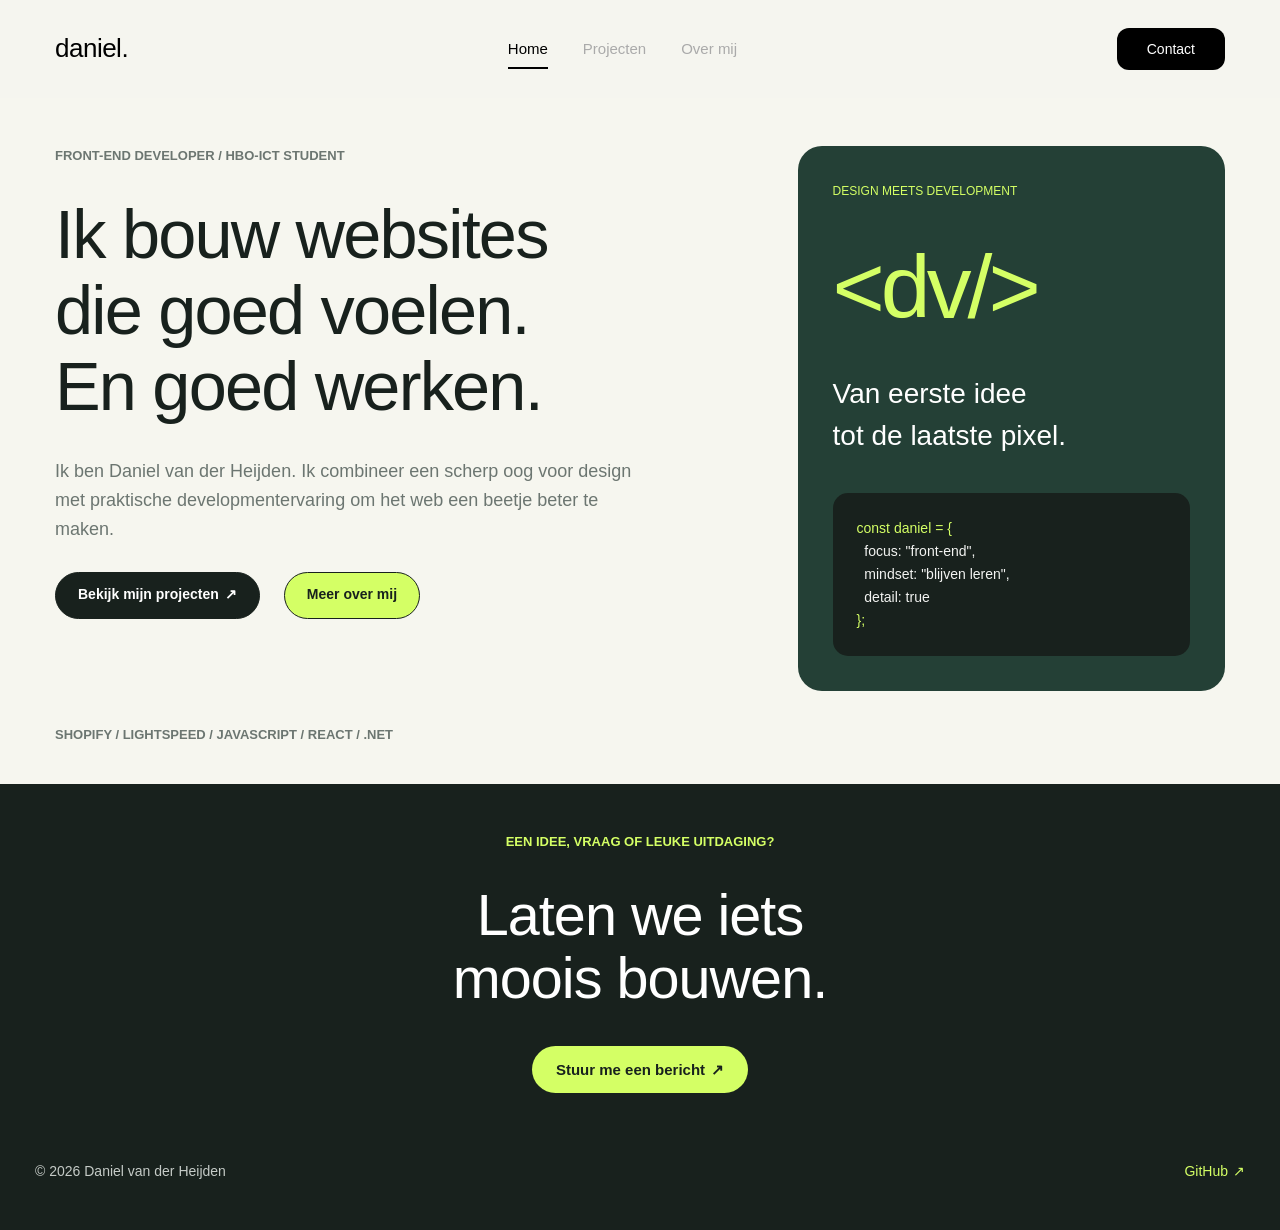
==== commit 920011b8: "Adjust footer padding for improved layout and update link in portfolio hero section to point to blog" ====
--- a/index.html
+++ b/index.html
@@ -41,7 +41,7 @@
                 </a>
 
                 <a
-                  href="over-mij.html"
+                  href="blog.html"
                   class="portfolio-hero__button portfolio-hero__button--lime"
                 >
                   Meer over mij
--- a/css/style.css
+++ b/css/style.css
@@ -752,7 +752,7 @@
 .portfolio-footer {
   background: #18211d;
   color: #fff;
-  padding: 80px 32px;
+  padding: 48px 32px;
   font-family: Arial, Helvetica, sans-serif;
 }
 
@@ -1208,7 +1208,7 @@
 }
 
 .portfolio-projects {
-  padding: 56px 32px 32px;
+  padding: 64px 32px 64px;
   background: #f6f6ef;
   color: #18211d;
   font-family: Arial, Helvetica, sans-serif;
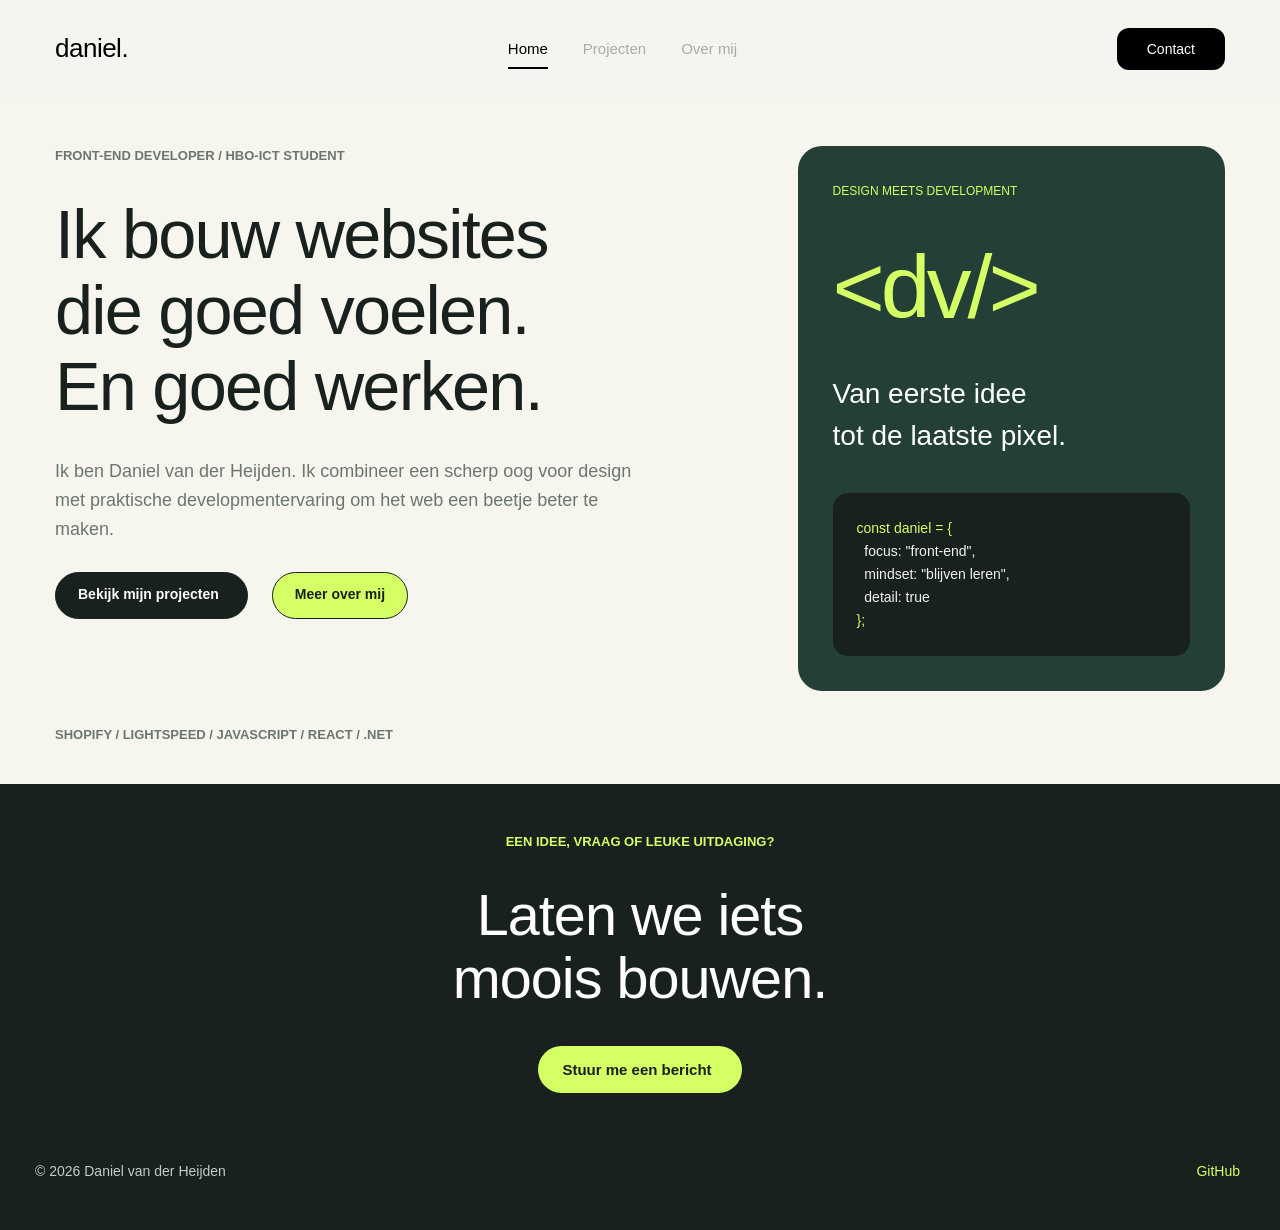
==== commit 5b73d32a: "super small change" ====
--- a/index.html
+++ b/index.html
@@ -37,7 +37,7 @@
 
               <div class="portfolio-hero__actions">
                 <a href="projecten.html" class="portfolio-hero__button">
-                  Bekijk mijn projecten <span aria-hidden="true">↗</span>
+                  Bekijk mijn projecten <span aria-hidden="true"></span>
                 </a>
 
                 <a
--- a/css/style.css
+++ b/css/style.css
@@ -14,24 +14,10 @@
   display: flex;
   flex-direction: column;
   background-color: #fff;
-}
-
-main {
-  flex: 1;
-}
-
-footer {
-  width: 100%;
-}
-
-body {
-  margin: 0;
   font-family: Arial, sans-serif;
   line-height: 1.6;
   color: #222;
 }
-
-
 
 nav {
   display: flex;
@@ -50,13 +36,15 @@
 }
 
 main {
+  flex: 1;
   width: 100%;
-  min-height: 75vh;
+  min-height: 50vh;
   margin: 0 auto;
-  
+
 }
 
 footer {
+  width: 100%;
   padding: 1rem;
   text-align: center;
   background-color: #eee;
@@ -68,13 +56,9 @@
     gap: 0.5rem;
   }
 
-  
-  .sub-banners {
-    flex-direction: column;
-  }
-}
-
-.container{
+}
+
+.container {
   margin-right: auto;
   margin-left: auto;
   padding-right: 15px;
@@ -82,106 +66,6 @@
   max-width: 1200px;
 }
 
-.sub-banners {
-  display: flex;
-  justify-content: center;
-  gap: 1rem;
-  margin-top: 1rem;
-}
-
-.sub-banner {
-  display: flex;
-  justify-content: center;
-  align-items: center;
-  min-height: 330px;
-  padding: 60px 40px;
-  background-color: #eeeeee;
-  border-radius: 16px;
-  overflow: hidden;
-  width: 100%;
-  max-height: 400px;
-}
-
-.sub-banner-2{
-  padding: 0px;
-}
-
-.logo-card {
-  position: relative;
-  width: 280px;
-  height: 180px;
-  padding: 30px;
-  background-color: #ffffff;
-  border-radius: 16px;
-  box-shadow: 0 12px 30px rgba(0, 0, 0, 0.14);
-  transition:
-    transform 0.3s ease,
-    box-shadow 0.3s ease;
-}
-
-
-
-.logo-card + .logo-card {
-  margin-left: -55px;
-}
-
-.logo-card-1 {
-  z-index: 1;
-  transform: rotate(-6deg) translateY(15px);
-}
-
-.logo-card-2 {
-  z-index: 3;
-  transform: translateY(-15px);
-}
-
-.logo-card-3 {
-  z-index: 2;
-  transform: rotate(6deg) translateY(15px);
-}
-
-.sub-banner-image {
-  width: 100%;
-  height: 100%;
-  object-fit: contain;
-  display: block;
-}
-
-.logo-card:hover {
-  z-index: 10;
-  transform: translateY(-25px) rotate(0deg) scale(1.06);
-  box-shadow: 0 18px 40px rgba(0, 0, 0, 0.22);
-}
-
-/* Mobiel */
-@media (max-width: 700px) {
-  .sub-banner {
-    max-height: 300px;
-  }
-
-  .logo-card {
-    width: 180px;
-    height: 120px;
-    padding: 20px;
-  }
-
-  .logo-card + .logo-card {
-    margin-left: -85px;
-  }
-}
-
-.main-banner{
-  max-width: 100%;
-  border-radius: 16px;
-}
-
-.portret{
-  width: 100%;
-  height: 100%;
-  object-fit: cover;
-  display: block;
-}
-
 .site-header {
   position: sticky;
   top: 0;
@@ -197,7 +81,7 @@
   display: flex;
   align-items: center;
   justify-content: space-between;
-  padding: 28px 0px;
+  padding: 28px 0;
 }
 
 /* Logo */
@@ -283,11 +167,11 @@
   }
 }
 
-.header-inner a:hover{
+.header-inner a:hover {
   text-decoration: none;
 }
 
-.contact-button{
+.contact-button {
   background-color: #000;
   border-radius: 12px;
   color: #fff;
@@ -310,12 +194,17 @@
   font-family: Arial, Helvetica, sans-serif;
 }
 
-.portfolio-hero,
-.portfolio-hero * {
-  box-sizing: border-box;
-}
-
-
+.portfolio-hero__inner {
+  width: 100%;
+
+  margin: 0 auto;
+
+  display: grid;
+  grid-template-columns: minmax(0, 1.55fr) minmax(0, 1fr);
+  column-gap: 80px;
+  row-gap: 34px;
+  align-items: start;
+}
 
 .portfolio-hero__eyebrow,
 .portfolio-hero__stack {
@@ -518,247 +407,11 @@
   }
 }
 
-.portfolio-hero {
-  --hero-background: #f6f6ef;
-  --hero-text: #18211d;
-  --hero-muted: #6c7671;
-  --hero-green: #244036;
-  --hero-lime: #d4ff65;
-
-  background: var(--hero-background);
-  color: var(--hero-text);
-  padding: 48px 32px 38px;
-  font-family: Arial, Helvetica, sans-serif;
-}
-
-.portfolio-hero,
-.portfolio-hero * {
-  box-sizing: border-box;
-}
-
-.portfolio-hero__inner {
-  width: 100%;
-  
-  margin: 0 auto;
-
-  display: grid;
-  grid-template-columns: minmax(0, 1.55fr) minmax(0, 1fr);
-  column-gap: 80px;
-  row-gap: 34px;
-  align-items: start;
-}
-
-.portfolio-hero__eyebrow,
-.portfolio-hero__stack {
-  margin: 0;
-  color: var(--hero-muted);
-  font-size: 13px;
-  font-weight: 600;
-  line-height: 1.6;
-  text-transform: uppercase;
-}
-
-.portfolio-hero__eyebrow {
-  margin-bottom: 30px;
-}
-
-.portfolio-hero h1 {
-  margin: 0;
-  font-size: clamp(40px, 5.35vw, 74px);
-  font-weight: 500;
-  line-height: 1.11;
-  letter-spacing: -1.8px;
-}
-
-.portfolio-hero__intro {
-  max-width: 580px;
-  margin: 32px 0 0;
-  color: var(--hero-muted);
-  font-size: 18px;
-  line-height: 1.6;
-}
-
-.portfolio-hero__actions {
-  display: flex;
-  flex-wrap: wrap;
-  gap: 16px 24px;
-  margin-top: 28px;
-}
-
-.portfolio-hero__button {
-  display: inline-flex;
-  align-items: center;
-  justify-content: center;
-  gap: 6px;
-
-  min-height: 47px;
-  padding: 12px 22px;
-  border: 1px solid var(--hero-text);
-  border-radius: 999px;
-
-  background: var(--hero-text);
-  color: #fff;
-  font-size: 14px;
-  font-weight: 600;
-  line-height: 1.4;
-  text-align: center;
-  text-decoration: none;
-
-  transition: transform 180ms ease, box-shadow 180ms ease;
-}
-
-.portfolio-hero__button--lime {
-  background: var(--hero-lime);
-  color: var(--hero-text);
-}
-
-.portfolio-hero__button:hover {
-  transform: translateY(-3px);
-  box-shadow: 0 6px 16px rgb(24 33 29 / 12%);
-}
-
-.portfolio-hero__button:focus-visible {
-  outline: 3px solid var(--hero-green);
-  outline-offset: 4px;
-}
-
-/* Rechter blok */
-.developer-card {
-  min-width: 0;
-  padding: 36px 35px 35px;
-  border-radius: 24px;
-  background: var(--hero-green);
-  color: #fff;
-}
-
-.developer-card__label {
-  margin: 0;
-  color: var(--hero-lime);
-  font-size: 12px;
-  font-weight: 500;
-  line-height: 1.5;
-  text-transform: uppercase;
-}
-
-.developer-card__symbol {
-  margin: 38px 0 36px;
-  color: var(--hero-lime);
-  font-size: clamp(64px, 7vw, 96px);
-  font-weight: 500;
-  line-height: 1.1;
-  letter-spacing: -4px;
-}
-
-.developer-card__heading {
-  margin: 0 0 36px;
-  font-size: 28px;
-  font-weight: 500;
-  line-height: 1.5;
-}
-
-.developer-card__code {
-  margin: 0;
-  padding: 24px;
-  overflow-x: auto;
-  border-radius: 15px;
-  background: var(--hero-text);
-  color: #f2f3f1;
-  font-family: inherit;
-  font-size: 14px;
-  line-height: 1.65;
-}
-
-.developer-card__code code {
-  font-family: inherit;
-}
-
-.developer-card__code span {
-  color: var(--hero-lime);
-}
-
-.portfolio-hero__stack {
-  grid-column: 1 / -1;
-}
-
-/* Tablet */
-@media (max-width: 1050px) {
-  .portfolio-hero__inner {
-    column-gap: 36px;
-  }
-
-  .portfolio-hero h1 {
-    font-size: clamp(36px, 5.2vw, 56px);
-  }
-
-  .developer-card {
-    padding: 28px;
-  }
-
-  .developer-card__heading {
-    font-size: 24px;
-  }
-}
-
-/* Mobiel */
-@media (max-width: 760px) {
-  .portfolio-hero {
-    padding: 36px 20px;
-  }
-
-  .portfolio-hero__inner {
-    grid-template-columns: minmax(0, 1fr);
-    gap: 36px;
-  }
-
-  .portfolio-hero__eyebrow {
-    margin-bottom: 24px;
-    font-size: 11px;
-  }
-
-  .portfolio-hero h1 {
-    font-size: clamp(32px, 7.8vw, 56px);
-    letter-spacing: -1px;
-    line-height: 1.15;
-  }
-
-  .portfolio-hero__intro {
-    margin-top: 24px;
-    font-size: 16px;
-  }
-
-  .portfolio-hero__actions {
-    gap: 12px;
-  }
-
-  .portfolio-hero__button {
-    padding: 12px 18px;
-  }
-
-  .developer-card__symbol {
-    font-size: 80px;
-  }
-
-  .portfolio-hero__stack {
-    font-size: 11px;
-  }
-}
-
-@media (prefers-reduced-motion: reduce) {
-  .portfolio-hero__button {
-    transition: none;
-  }
-}
-
 .portfolio-footer {
   background: #18211d;
   color: #fff;
   padding: 48px 32px;
   font-family: Arial, Helvetica, sans-serif;
-}
-
-.portfolio-footer,
-.portfolio-footer * {
-  box-sizing: border-box;
 }
 
 .portfolio-footer__inner {
@@ -883,17 +536,6 @@
   font-family: Arial, Helvetica, sans-serif;
 }
 
-.portfolio-background,
-.portfolio-background * {
-  box-sizing: border-box;
-}
-
-.portfolio-background__inner {
-  width: 100%;
-  max-width: 1210px;
-  margin: 0 auto;
-}
-
 .portfolio-background__eyebrow {
   margin: 0 0 40px;
   color: #6c7671;
@@ -1041,14 +683,9 @@
   font-family: Arial, Helvetica, sans-serif;
 }
 
-.portfolio-about,
-.portfolio-about * {
-  box-sizing: border-box;
-}
-
 .portfolio-about__inner {
   width: 100%;
-  
+
   margin: 0 auto;
 }
 
@@ -1208,15 +845,10 @@
 }
 
 .portfolio-projects {
-  padding: 64px 32px 64px;
+  padding: 64px 32px;
   background: #f6f6ef;
   color: #18211d;
   font-family: Arial, Helvetica, sans-serif;
-}
-
-.portfolio-projects,
-.portfolio-projects * {
-  box-sizing: border-box;
 }
 
 .portfolio-projects__inner {
@@ -1399,6 +1031,7 @@
   .project-visual {
     min-height: 320px;
     padding: 26px;
+    width: 100%;
   }
 
   .portfolio-project__description {
@@ -1472,9 +1105,15 @@
   }
 }
 
-.about-profile__image{
+.about-profile__image {
   object-fit: cover;
   width: 200px;
   height: 200px;
   border-radius: 100%;
-}+}
+
+@media (max-width: 760px) {
+  .contact-button {
+    display: none;
+  }
+}
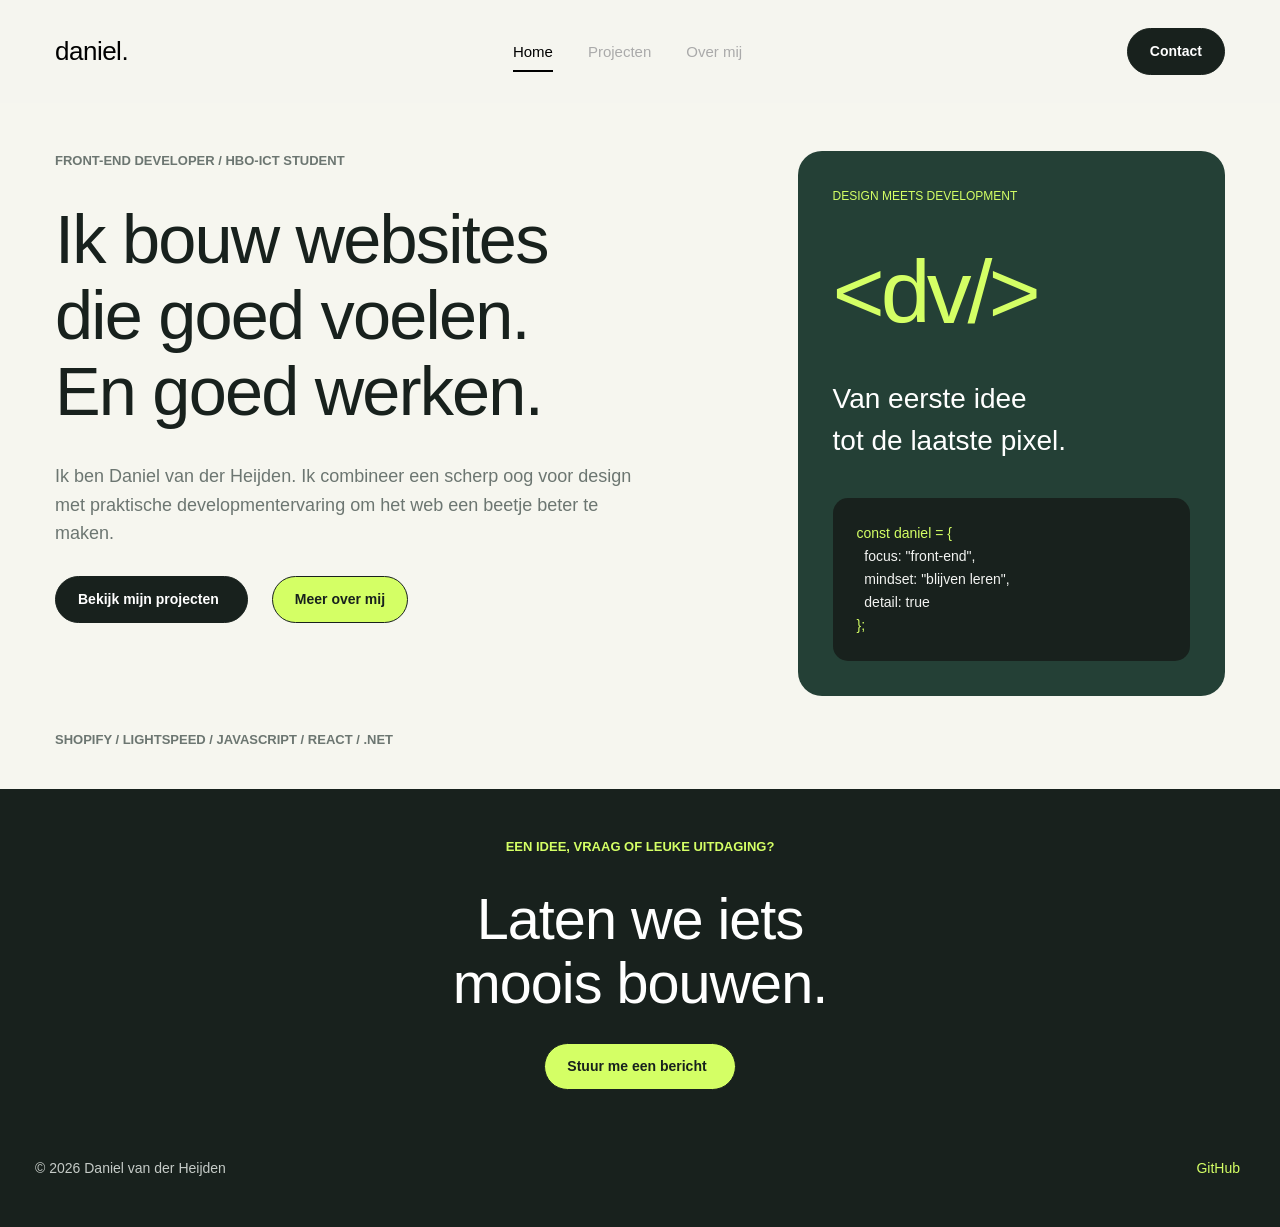
==== commit b7561684: "Add new styles for contact, home, and project pages - Created contact.css for styling the contact fo" ====
--- a/index.html
+++ b/index.html
@@ -6,7 +6,8 @@
 
     <title>Daniel</title>
 
-    <link rel="stylesheet" href="css/style.css" />
+    <link rel="stylesheet" href="css/style.css">
+<link rel="stylesheet" href="css/home.css">
     <script src="js/global.js" defer></script>
   </head>
 
@@ -36,13 +37,13 @@
               </p>
 
               <div class="portfolio-hero__actions">
-                <a href="projecten.html" class="portfolio-hero__button">
+                <a href="projecten.html" class="btn-primary">
                   Bekijk mijn projecten <span aria-hidden="true"></span>
                 </a>
 
                 <a
                   href="blog.html"
-                  class="portfolio-hero__button portfolio-hero__button--lime"
+                  class="btn-primary btn-lime"
                 >
                   Meer over mij
                 </a>
--- a/css/style.css
+++ b/css/style.css
@@ -5,6 +5,11 @@
 html,
 body {
   min-height: 100%;
+  --hero-background: #f6f6ef;
+  --hero-text: #18211d;
+  --hero-muted: #6c7671;
+  --hero-green: #244036;
+  --hero-lime: #d4ff65;
 }
 
 body {
@@ -40,7 +45,6 @@
   width: 100%;
   min-height: 50vh;
   margin: 0 auto;
-
 }
 
 footer {
@@ -52,10 +56,9 @@
 
 @media (max-width: 600px) {
   nav {
-    align-items: center;
-    gap: 0.5rem;
-  }
-
+      align-items: center;
+      gap: 0.5rem;
+  }
 }
 
 .container {
@@ -84,7 +87,6 @@
   padding: 28px 0;
 }
 
-/* Logo */
 .logo {
   color: #000;
   text-decoration: none;
@@ -98,7 +100,6 @@
   color: #999;
 }
 
-/* Navigatie */
 .main-nav {
   display: flex;
   align-items: center;
@@ -123,7 +124,6 @@
   color: #000;
 }
 
-/* lijntje onder menu */
 .main-nav a::after {
   content: "";
 
@@ -148,22 +148,21 @@
   color: #000;
 }
 
-/* mobiel */
 @media (max-width: 600px) {
   .header-inner {
-    padding: 18px 20px;
+      padding: 18px 20px;
   }
 
   .main-nav {
-    gap: 20px;
+      gap: 20px;
   }
 
   .main-nav a {
-    font-size: 14px;
+      font-size: 14px;
   }
 
   .logo {
-    font-size: 20px;
+      font-size: 20px;
   }
 }
 
@@ -171,79 +170,7 @@
   text-decoration: none;
 }
 
-.contact-button {
-  background-color: #000;
-  border-radius: 12px;
-  color: #fff;
-  font-size: 14px;
-  font-weight: 500;
-  padding: 10px 30px;
-  text-decoration: none;
-}
-
-.portfolio-hero {
-  --hero-background: #f6f6ef;
-  --hero-text: #18211d;
-  --hero-muted: #6c7671;
-  --hero-green: #244036;
-  --hero-lime: #d4ff65;
-
-  background: var(--hero-background);
-  color: var(--hero-text);
-  padding: 48px 32px 38px;
-  font-family: Arial, Helvetica, sans-serif;
-}
-
-.portfolio-hero__inner {
-  width: 100%;
-
-  margin: 0 auto;
-
-  display: grid;
-  grid-template-columns: minmax(0, 1.55fr) minmax(0, 1fr);
-  column-gap: 80px;
-  row-gap: 34px;
-  align-items: start;
-}
-
-.portfolio-hero__eyebrow,
-.portfolio-hero__stack {
-  margin: 0;
-  color: var(--hero-muted);
-  font-size: 13px;
-  font-weight: 600;
-  line-height: 1.6;
-  text-transform: uppercase;
-}
-
-.portfolio-hero__eyebrow {
-  margin-bottom: 30px;
-}
-
-.portfolio-hero h1 {
-  margin: 0;
-  font-size: clamp(40px, 5.35vw, 74px);
-  font-weight: 500;
-  line-height: 1.11;
-  letter-spacing: -1.8px;
-}
-
-.portfolio-hero__intro {
-  max-width: 580px;
-  margin: 32px 0 0;
-  color: var(--hero-muted);
-  font-size: 18px;
-  line-height: 1.6;
-}
-
-.portfolio-hero__actions {
-  display: flex;
-  flex-wrap: wrap;
-  gap: 16px 24px;
-  margin-top: 28px;
-}
-
-.portfolio-hero__button {
+.btn-primary {
   display: inline-flex;
   align-items: center;
   justify-content: center;
@@ -265,146 +192,19 @@
   transition: transform 180ms ease, box-shadow 180ms ease;
 }
 
-.portfolio-hero__button--lime {
+.btn-lime {
   background: var(--hero-lime);
   color: var(--hero-text);
 }
 
-.portfolio-hero__button:hover {
+.btn-primary:hover {
   transform: translateY(-3px);
   box-shadow: 0 6px 16px rgb(24 33 29 / 12%);
 }
 
-.portfolio-hero__button:focus-visible {
+.btn-primary:focus-visible {
   outline: 3px solid var(--hero-green);
   outline-offset: 4px;
-}
-
-/* Rechter blok */
-.developer-card {
-  min-width: 0;
-  padding: 36px 35px 35px;
-  border-radius: 24px;
-  background: var(--hero-green);
-  color: #fff;
-}
-
-.developer-card__label {
-  margin: 0;
-  color: var(--hero-lime);
-  font-size: 12px;
-  font-weight: 500;
-  line-height: 1.5;
-  text-transform: uppercase;
-}
-
-.developer-card__symbol {
-  margin: 38px 0 36px;
-  color: var(--hero-lime);
-  font-size: clamp(64px, 7vw, 96px);
-  font-weight: 500;
-  line-height: 1.1;
-  letter-spacing: -4px;
-}
-
-.developer-card__heading {
-  margin: 0 0 36px;
-  font-size: 28px;
-  font-weight: 500;
-  line-height: 1.5;
-}
-
-.developer-card__code {
-  margin: 0;
-  padding: 24px;
-  overflow-x: auto;
-  border-radius: 15px;
-  background: var(--hero-text);
-  color: #f2f3f1;
-  font-family: inherit;
-  font-size: 14px;
-  line-height: 1.65;
-}
-
-.developer-card__code code {
-  font-family: inherit;
-}
-
-.developer-card__code span {
-  color: var(--hero-lime);
-}
-
-.portfolio-hero__stack {
-  grid-column: 1 / -1;
-}
-
-/* Tablet */
-@media (max-width: 1050px) {
-  .portfolio-hero__inner {
-    column-gap: 36px;
-  }
-
-  .portfolio-hero h1 {
-    font-size: clamp(36px, 5.2vw, 56px);
-  }
-
-  .developer-card {
-    padding: 28px;
-  }
-
-  .developer-card__heading {
-    font-size: 24px;
-  }
-}
-
-/* Mobiel */
-@media (max-width: 760px) {
-  .portfolio-hero {
-    padding: 36px 20px;
-  }
-
-  .portfolio-hero__inner {
-    grid-template-columns: minmax(0, 1fr);
-    gap: 36px;
-  }
-
-  .portfolio-hero__eyebrow {
-    margin-bottom: 24px;
-    font-size: 11px;
-  }
-
-  .portfolio-hero h1 {
-    font-size: clamp(32px, 7.8vw, 56px);
-    letter-spacing: -1px;
-    line-height: 1.15;
-  }
-
-  .portfolio-hero__intro {
-    margin-top: 24px;
-    font-size: 16px;
-  }
-
-  .portfolio-hero__actions {
-    gap: 12px;
-  }
-
-  .portfolio-hero__button {
-    padding: 12px 18px;
-  }
-
-  .developer-card__symbol {
-    font-size: 80px;
-  }
-
-  .portfolio-hero__stack {
-    font-size: 11px;
-  }
-}
-
-@media (prefers-reduced-motion: reduce) {
-  .portfolio-hero__button {
-    transition: none;
-  }
 }
 
 .portfolio-footer {
@@ -437,32 +237,6 @@
   letter-spacing: -1px;
 }
 
-.portfolio-footer__button {
-  display: inline-flex;
-  align-items: center;
-  justify-content: center;
-  gap: 6px;
-
-  margin-top: 36px;
-  padding: 13px 24px;
-  min-height: 46px;
-  border-radius: 999px;
-
-  background: #d4ff65;
-  color: #18211d;
-  font-size: 15px;
-  font-weight: 600;
-  line-height: 1.4;
-  text-decoration: none;
-
-  transition: background-color 180ms ease, transform 180ms ease;
-}
-
-.portfolio-footer__button:hover {
-  background: #e1ff94;
-  transform: translateY(-2px);
-}
-
 .portfolio-footer__bottom {
   display: flex;
   align-items: center;
@@ -497,623 +271,90 @@
   outline-offset: 5px;
 }
 
+.portfolio-footer__btn {
+      margin-top: 28px;
+  }
+
 @media (max-width: 760px) {
   .portfolio-footer {
-    padding: 48px 20px 32px;
+      padding: 48px 20px 32px;
   }
 
   .portfolio-footer__eyebrow {
-    margin-bottom: 24px;
-    font-size: 11px;
+      margin-bottom: 24px;
+      font-size: 11px;
   }
 
   .portfolio-footer h2 {
-    font-size: clamp(36px, 8vw, 52px);
-  }
-
-  .portfolio-footer__button {
-    margin-top: 28px;
+      font-size: clamp(36px, 8vw, 52px);
   }
 
   .portfolio-footer__bottom {
-    flex-wrap: wrap;
-    margin-top: 48px;
-    gap: 16px;
-    font-size: 12px;
+      flex-wrap: wrap;
+      margin-top: 48px;
+      gap: 16px;
+      font-size: 12px;
   }
 }
 
 @media (prefers-reduced-motion: reduce) {
-  .portfolio-footer__button {
-    transition: none;
-  }
-}
-
-.portfolio-background {
-  padding: 64px 32px;
+  .portfolio-footer__btn {
+      transition: none;
+  }
+}
+
+@media (max-width: 760px) {
+  .contact-btn{
+      display: none;
+  }
+}
+
+.interactive-section {
+  padding: 64px 0;
+  background: #f7f8f3;
+  color: #18201a;
+  border-top: 1px solid #d9ded4;
+}
+
+.interactive-section *,
+.interactive-section *::before,
+.interactive-section *::after {
+  box-sizing: border-box;
+}
+
+.interactive-section h2 {
+  margin: 0 0 20px;
+  font-size: clamp(1.75rem, 4vw, 2.5rem);
+}
+
+.interactive-section p {
+  line-height: 1.6;
+}
+
+.interactive-section label {
+  display: block;
+  margin-bottom: 8px;
+  font-weight: 600;
+}
+
+.interactive-section input,
+.interactive-section select,
+.interactive-section textarea {
+  width: 100%;
+  padding: 12px 14px;
+  border: 1px solid #737c70;
+  border-radius: 8px;
   background: #fff;
-  color: #18211d;
-  font-family: Arial, Helvetica, sans-serif;
-}
-
-.portfolio-background__eyebrow {
-  margin: 0 0 40px;
-  color: #6c7671;
-  font-size: 13px;
-  font-weight: 600;
-  line-height: 1.5;
-  text-transform: uppercase;
-}
-
-.portfolio-background__grid {
-  display: grid;
-  grid-template-columns: minmax(0, 1.15fr) minmax(0, 1fr);
-  gap: 72px;
-  align-items: start;
-}
-
-.portfolio-background__content > h2 {
-  margin: 0 0 36px;
-  font-size: clamp(32px, 3.2vw, 44px);
-  font-weight: 500;
-  line-height: 1.15;
-  letter-spacing: -0.8px;
-}
-
-.portfolio-background__experience {
-  display: grid;
-  gap: 32px;
-}
-
-.portfolio-background .experience-item__label {
-  margin: 0 0 14px;
-  color: #6c7671;
-  font-size: 13px;
-  font-weight: 600;
-  line-height: 1.5;
-}
-
-.portfolio-background .experience-item h3 {
-  margin: 0 0 12px;
-  font-size: 25px;
-  font-weight: 600;
-  line-height: 1.25;
-  letter-spacing: -0.4px;
-}
-
-.portfolio-background .experience-item__description {
-  margin: 0;
-  color: #6c7671;
-  font-size: 17px;
-  line-height: 1.55;
-}
-
-/* Gereedschapskist */
-.portfolio-toolkit {
-  min-width: 0;
-  padding: 38px 34px;
-  border-radius: 22px;
-  background: #f6f6ef;
-}
-
-.portfolio-toolkit > h2 {
-  margin: 0 0 34px;
-  font-size: clamp(26px, 2.2vw, 32px);
-  font-weight: 500;
-  line-height: 1.2;
-  letter-spacing: -0.5px;
-}
-
-.portfolio-toolkit__group + .portfolio-toolkit__group {
-  margin-top: 30px;
-}
-
-.portfolio-toolkit__group h3 {
-  margin: 0 0 12px;
-  font-size: 19px;
-  font-weight: 600;
-  line-height: 1.3;
-}
-
-.portfolio-toolkit__group p {
-  margin: 0;
-  color: #6c7671;
-  font-size: 18px;
-  line-height: 1.5;
-}
-
-/* Tablet */
-@media (max-width: 1050px) {
-  .portfolio-background__grid {
-    gap: 36px;
-  }
-
-  .portfolio-toolkit {
-    padding: 30px 26px;
-  }
-}
-
-/* Mobiel */
-@media (max-width: 760px) {
-  .portfolio-background {
-    padding: 40px 20px;
-  }
-
-  .portfolio-background__eyebrow {
-    margin-bottom: 28px;
-    font-size: 11px;
-  }
-
-  .portfolio-background__grid {
-    grid-template-columns: minmax(0, 1fr);
-    gap: 36px;
-  }
-
-  .portfolio-background__content > h2 {
-    margin-bottom: 30px;
-    font-size: clamp(30px, 7vw, 40px);
-  }
-
-  .portfolio-background .experience-item h3 {
-    font-size: 23px;
-  }
-
-  .portfolio-background .experience-item__description {
-    font-size: 16px;
-  }
-
-  .portfolio-toolkit {
-    padding: 30px 24px;
-  }
-
-  .portfolio-toolkit > h2 {
-    font-size: 27px;
-    margin-bottom: 28px;
-  }
-
-  .portfolio-toolkit__group p {
-    font-size: 16px;
-  }
-}
-
-.portfolio-about {
-  padding: 32px 32px 48px;
-  background: #f6f6ef;
-  color: #18211d;
-  font-family: Arial, Helvetica, sans-serif;
-}
-
-.portfolio-about__inner {
-  width: 100%;
-
-  margin: 0 auto;
-}
-
-.portfolio-about__eyebrow {
-  margin: 0 0 32px;
-  color: #6c7671;
-  font-size: 13px;
-  font-weight: 600;
-  line-height: 1.5;
-  text-transform: uppercase;
-}
-
-.portfolio-about__grid {
-  display: grid;
-  grid-template-columns: minmax(0, 1.55fr) minmax(0, 1fr);
-  gap: 80px;
-  align-items: start;
-}
-
-.portfolio-about__content h1 {
-  margin: 0 0 36px;
-  font-size: clamp(40px, 4.8vw, 66px);
-  font-weight: 500;
-  line-height: 1.12;
-  letter-spacing: -1.5px;
-}
-
-.portfolio-about__content h2 {
-  margin: 0 0 30px;
-  font-size: 26px;
-  font-weight: 600;
-  line-height: 1.3;
-  letter-spacing: -0.4px;
-}
-
-.portfolio-about__content > p {
-  margin: 0;
-  color: #6c7671;
-  font-size: 19px;
-  line-height: 1.5;
-}
-
-.portfolio-about__content > p + p {
-  margin-top: 28px;
-}
-
-/* Groene profielkaart */
-.about-profile {
-  min-width: 0;
-  padding: 36px 34px;
-  border-radius: 24px;
-  background: #d4ff65;
-}
-
-.about-profile__label {
-  margin: 0;
-  font-size: 12px;
-  font-weight: 600;
-  line-height: 1.5;
-  text-transform: uppercase;
-}
-
-.about-profile__initials {
-  margin: 32px 0 34px;
-  font-size: clamp(64px, 6.5vw, 84px);
-  font-weight: 500;
-  line-height: 1;
-  letter-spacing: -3px;
-}
-
-.about-profile h2 {
-  margin: 0;
-  font-size: clamp(28px, 2.5vw, 34px);
-  font-weight: 500;
-  line-height: 1.5;
-  letter-spacing: -0.5px;
-}
-
-.about-profile__roles {
-  margin: 30px 0 0;
-  font-size: 16px;
-  line-height: 1.5;
-}
-
-.about-profile__description {
-  margin: 28px 0 0;
-  font-size: 17px;
-  line-height: 1.5;
-}
-
-/* Tablet */
-@media (max-width: 1050px) {
-  .portfolio-about__grid {
-    gap: 36px;
-  }
-
-  .portfolio-about__content h1 {
-    font-size: clamp(38px, 4.8vw, 54px);
-  }
-
-  .about-profile {
-    padding: 30px 26px;
-  }
-
-  .about-profile h2 {
-    font-size: 28px;
-  }
-}
-
-/* Mobiel */
-@media (max-width: 760px) {
-  .portfolio-about {
-    padding: 32px 20px 40px;
-  }
-
-  .portfolio-about__eyebrow {
-    margin-bottom: 28px;
-    font-size: 11px;
-  }
-
-  .portfolio-about__grid {
-    grid-template-columns: minmax(0, 1fr);
-    gap: 36px;
-  }
-
-  .portfolio-about__content h1 {
-    margin-bottom: 28px;
-    font-size: clamp(34px, 7.8vw, 56px);
-    letter-spacing: -1px;
-  }
-
-  .portfolio-about__content h2 {
-    margin-bottom: 20px;
-    font-size: 24px;
-  }
-
-  .portfolio-about__content > p {
-    font-size: 16px;
-    line-height: 1.6;
-  }
-
-  .portfolio-about__content > p + p {
-    margin-top: 22px;
-  }
-
-  .about-profile {
-    padding: 30px 26px;
-  }
-
-  .about-profile__initials {
-    font-size: 76px;
-  }
-
-  .about-profile h2 {
-    font-size: 32px;
-  }
-}
-
-.portfolio-projects {
-  padding: 64px 32px;
-  background: #f6f6ef;
-  color: #18211d;
-  font-family: Arial, Helvetica, sans-serif;
-}
-
-.portfolio-projects__inner {
-  width: 100%;
-  max-width: 1210px;
-  margin: 0 auto;
-}
-
-.portfolio-projects__eyebrow,
-.portfolio-projects__selection,
-.portfolio-project__meta {
-  color: #6c7671;
-  font-size: 12px;
-  font-weight: 600;
-  line-height: 1.5;
-  text-transform: uppercase;
-}
-
-.portfolio-projects__eyebrow {
-  margin: 0 0 32px;
-}
-
-.portfolio-projects__header h1 {
-  margin: 0;
-  font-size: clamp(38px, 5vw, 68px);
-  font-weight: 500;
-  line-height: 1.12;
-  letter-spacing: -1.5px;
-}
-
-.portfolio-projects__intro {
-  margin: 32px 0 0;
-  color: #6c7671;
-  font-size: 18px;
-  line-height: 1.55;
-}
-
-.portfolio-projects__selection {
-  display: flex;
-  flex-wrap: wrap;
-  gap: 8px 16px;
-  margin: 30px 0 0;
-}
-
-/* Projecten */
-.portfolio-projects__list {
-  display: grid;
-  gap: 58px;
-  margin-top: 72px;
-}
-
-.portfolio-project {
-  display: grid;
-  grid-template-columns: minmax(0, 1.08fr) minmax(0, 1fr);
-  align-items: center;
-  gap: 58px;
-}
-
-/* Gekleurde projectvlakken */
-.project-visual {
-  display: flex;
-  flex-direction: column;
-  justify-content: space-between;
-  align-items: flex-start;
-
-  min-width: 0;
-  min-height: 360px;
-  aspect-ratio: 1.56;
-  padding: 30px;
-  border-radius: 18px;
-}
-
-.project-visual__label {
-  font-size: 10px;
-  font-weight: 600;
-  line-height: 1.5;
-  text-transform: uppercase;
-}
-
-.project-visual__brand {
-  margin: 28px 0;
-  font-size: clamp(44px, 4.6vw, 62px);
-  font-weight: 500;
-  line-height: 1.05;
-  letter-spacing: -1.5px;
-}
-
-.project-visual--vida {
-  background: #e5dfd2;
-  color: #18211d;
-}
-
-.project-visual--gabberwear {
-  background: #18211d;
-  color: #fff;
-}
-
-.project-visual--gabberwear .project-visual__brand {
-  font-family: "Arial Narrow", Arial, sans-serif;
-  font-weight: 600;
-  letter-spacing: -2px;
-}
-
-.project-visual__brand sup {
-  position: relative;
-  top: -0.1em;
-  font-size: 0.45em;
-  vertical-align: super;
-}
-
-.project-visual--portfolio {
-  background: #244036;
-  color: #fff;
-}
-
-.project-visual--portfolio .project-visual__brand {
-  font-size: clamp(32px, 3.2vw, 44px);
-  letter-spacing: -0.8px;
-}
-
-.project-visual--gabberwear .project-visual__label,
-.project-visual--portfolio .project-visual__label {
-  color: #d4ff65;
-}
-
-/* Tekst naast de vlakken */
-.portfolio-project__content {
-  min-width: 0;
-  padding: 16px 0;
-}
-
-.portfolio-project__meta {
-  margin: 0 0 24px;
-  font-size: 11px;
-}
-
-.portfolio-project__content h2 {
-  margin: 0 0 22px;
-  font-size: clamp(30px, 3.3vw, 44px);
-  font-weight: 500;
-  line-height: 1.15;
-  letter-spacing: -0.7px;
-}
-
-.portfolio-project__description {
-  margin: 0;
-  color: #6c7671;
-  font-size: 18px;
-  line-height: 1.55;
-}
-
-.portfolio-project__content h3 {
-  margin: 26px 0 18px;
-  font-size: 11px;
-  font-weight: 600;
-  line-height: 1.5;
-  text-transform: uppercase;
-}
-
-.portfolio-project__focus {
-  margin: 0;
-  color: #6c7671;
-  font-size: 15px;
-  line-height: 1.6;
-}
-
-.portfolio-project__credit {
-  margin: 24px 0 0;
-  color: #6c7671;
-  font-size: 12px;
-  line-height: 1.5;
-}
-
-/* Tablet */
-@media (max-width: 1050px) {
-  .portfolio-project {
-    gap: 36px;
-  }
-
-  .project-visual {
-    min-height: 320px;
-    padding: 26px;
-    width: 100%;
-  }
-
-  .portfolio-project__description {
-    font-size: 16px;
-  }
-}
-
-/* Mobiel */
-@media (max-width: 760px) {
-  .portfolio-projects {
-    padding: 36px 20px;
-  }
-
-  .portfolio-projects__eyebrow {
-    margin-bottom: 24px;
-    font-size: 11px;
-  }
-
-  .portfolio-projects__header h1 {
-    font-size: clamp(34px, 7.8vw, 54px);
-    letter-spacing: -1px;
-  }
-
-  .portfolio-projects__intro {
-    margin-top: 24px;
-    font-size: 16px;
-  }
-
-  .portfolio-projects__intro br {
-    display: none;
-  }
-
-  .portfolio-projects__selection {
-    font-size: 10px;
-  }
-
-  .portfolio-projects__list {
-    margin-top: 40px;
-    gap: 48px;
-  }
-
-  .portfolio-project {
-    grid-template-columns: minmax(0, 1fr);
-    gap: 24px;
-  }
-
-  .project-visual {
-    min-height: 280px;
-    padding: 24px;
-  }
-
-  .project-visual__brand {
-    font-size: 52px;
-  }
-
-  .project-visual--portfolio .project-visual__brand {
-    font-size: 34px;
-  }
-
-  .portfolio-project__content {
-    padding: 0;
-  }
-
-  .portfolio-project__meta {
-    margin-bottom: 16px;
-  }
-
-  .portfolio-project__content h2 {
-    margin-bottom: 16px;
-    font-size: 32px;
-  }
-}
-
-.about-profile__image {
-  object-fit: cover;
-  width: 200px;
-  height: 200px;
-  border-radius: 100%;
-}
-
-@media (max-width: 760px) {
-  .contact-button {
-    display: none;
-  }
-}
+  color: #18201a;
+  font: inherit;
+}
+
+.interactive-section textarea {
+  resize: vertical;
+}
+
+@media (max-width: 540px) {
+  .interactive-section {
+      padding: 40px 0;
+  }
+}
--- a/css/home.css
+++ b/css/home.css
@@ -0,0 +1,181 @@
+.portfolio-hero {
+  background: var(--hero-background);
+  color: var(--hero-text);
+  padding: 48px 32px 38px;
+  font-family: Arial, Helvetica, sans-serif;
+}
+
+.portfolio-hero__inner {
+  width: 100%;
+
+  margin: 0 auto;
+
+  display: grid;
+  grid-template-columns: minmax(0, 1.55fr) minmax(0, 1fr);
+  column-gap: 80px;
+  row-gap: 34px;
+  align-items: start;
+}
+
+.portfolio-hero__eyebrow,
+.portfolio-hero__stack {
+  margin: 0;
+  color: var(--hero-muted);
+  font-size: 13px;
+  font-weight: 600;
+  line-height: 1.6;
+  text-transform: uppercase;
+}
+
+.portfolio-hero__eyebrow {
+  margin-bottom: 30px;
+}
+
+.portfolio-hero h1 {
+  margin: 0;
+  font-size: clamp(40px, 5.35vw, 74px);
+  font-weight: 500;
+  line-height: 1.11;
+  letter-spacing: -1.8px;
+}
+
+.portfolio-hero__intro {
+  max-width: 580px;
+  margin: 32px 0 0;
+  color: var(--hero-muted);
+  font-size: 18px;
+  line-height: 1.6;
+}
+
+.portfolio-hero__actions {
+  display: flex;
+  flex-wrap: wrap;
+  gap: 16px 24px;
+  margin-top: 28px;
+}
+
+
+
+.developer-card {
+  min-width: 0;
+  padding: 36px 35px 35px;
+  border-radius: 24px;
+  background: var(--hero-green);
+  color: #fff;
+}
+
+.developer-card__label {
+  margin: 0;
+  color: var(--hero-lime);
+  font-size: 12px;
+  font-weight: 500;
+  line-height: 1.5;
+  text-transform: uppercase;
+}
+
+.developer-card__symbol {
+  margin: 38px 0 36px;
+  color: var(--hero-lime);
+  font-size: clamp(64px, 7vw, 96px);
+  font-weight: 500;
+  line-height: 1.1;
+  letter-spacing: -4px;
+}
+
+.developer-card__heading {
+  margin: 0 0 36px;
+  font-size: 28px;
+  font-weight: 500;
+  line-height: 1.5;
+}
+
+.developer-card__code {
+  margin: 0;
+  padding: 24px;
+  overflow-x: auto;
+  border-radius: 15px;
+  background: var(--hero-text);
+  color: #f2f3f1;
+  font-family: inherit;
+  font-size: 14px;
+  line-height: 1.65;
+}
+
+.developer-card__code code {
+  font-family: inherit;
+}
+
+.developer-card__code span {
+  color: var(--hero-lime);
+}
+
+.portfolio-hero__stack {
+  grid-column: 1 / -1;
+}
+
+@media (max-width: 1050px) {
+  .portfolio-hero__inner {
+      column-gap: 36px;
+  }
+
+  .portfolio-hero h1 {
+      font-size: clamp(36px, 5.2vw, 56px);
+  }
+
+  .developer-card {
+      padding: 28px;
+  }
+
+  .developer-card__heading {
+      font-size: 24px;
+  }
+}
+
+@media (max-width: 760px) {
+  .portfolio-hero {
+      padding: 36px 20px;
+  }
+
+  .portfolio-hero__inner {
+      grid-template-columns: minmax(0, 1fr);
+      gap: 36px;
+  }
+
+  .portfolio-hero__eyebrow {
+      margin-bottom: 24px;
+      font-size: 11px;
+  }
+
+  .portfolio-hero h1 {
+      font-size: clamp(32px, 7.8vw, 56px);
+      letter-spacing: -1px;
+      line-height: 1.15;
+  }
+
+  .portfolio-hero__intro {
+      margin-top: 24px;
+      font-size: 16px;
+  }
+
+  .portfolio-hero__actions {
+      gap: 12px;
+  }
+
+  .portfolio-hero__btn {
+      padding: 12px 18px;
+  }
+
+  .developer-card__symbol {
+      font-size: 80px;
+  }
+
+  .portfolio-hero__stack {
+      font-size: 11px;
+  }
+}
+
+@media (prefers-reduced-motion: reduce) {
+  .portfolio-hero__btn {
+      transition: none;
+  }
+}
